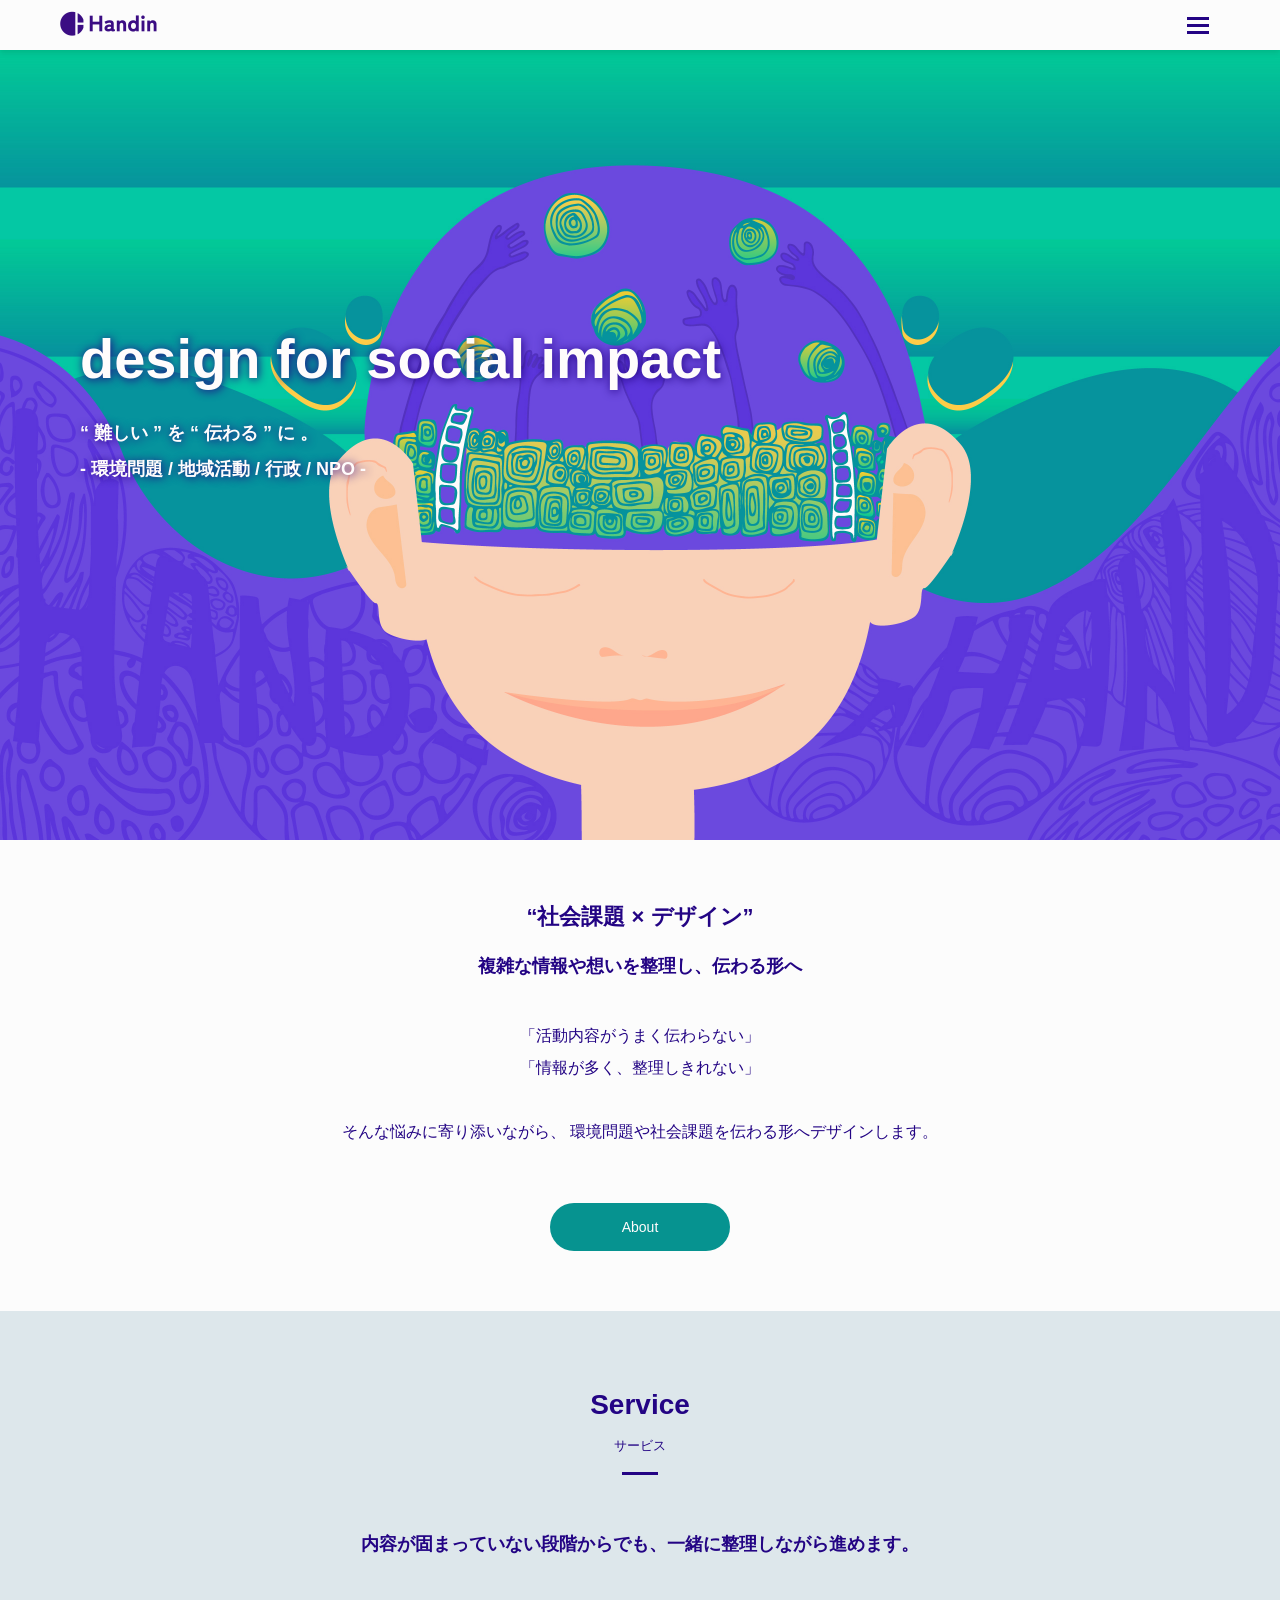
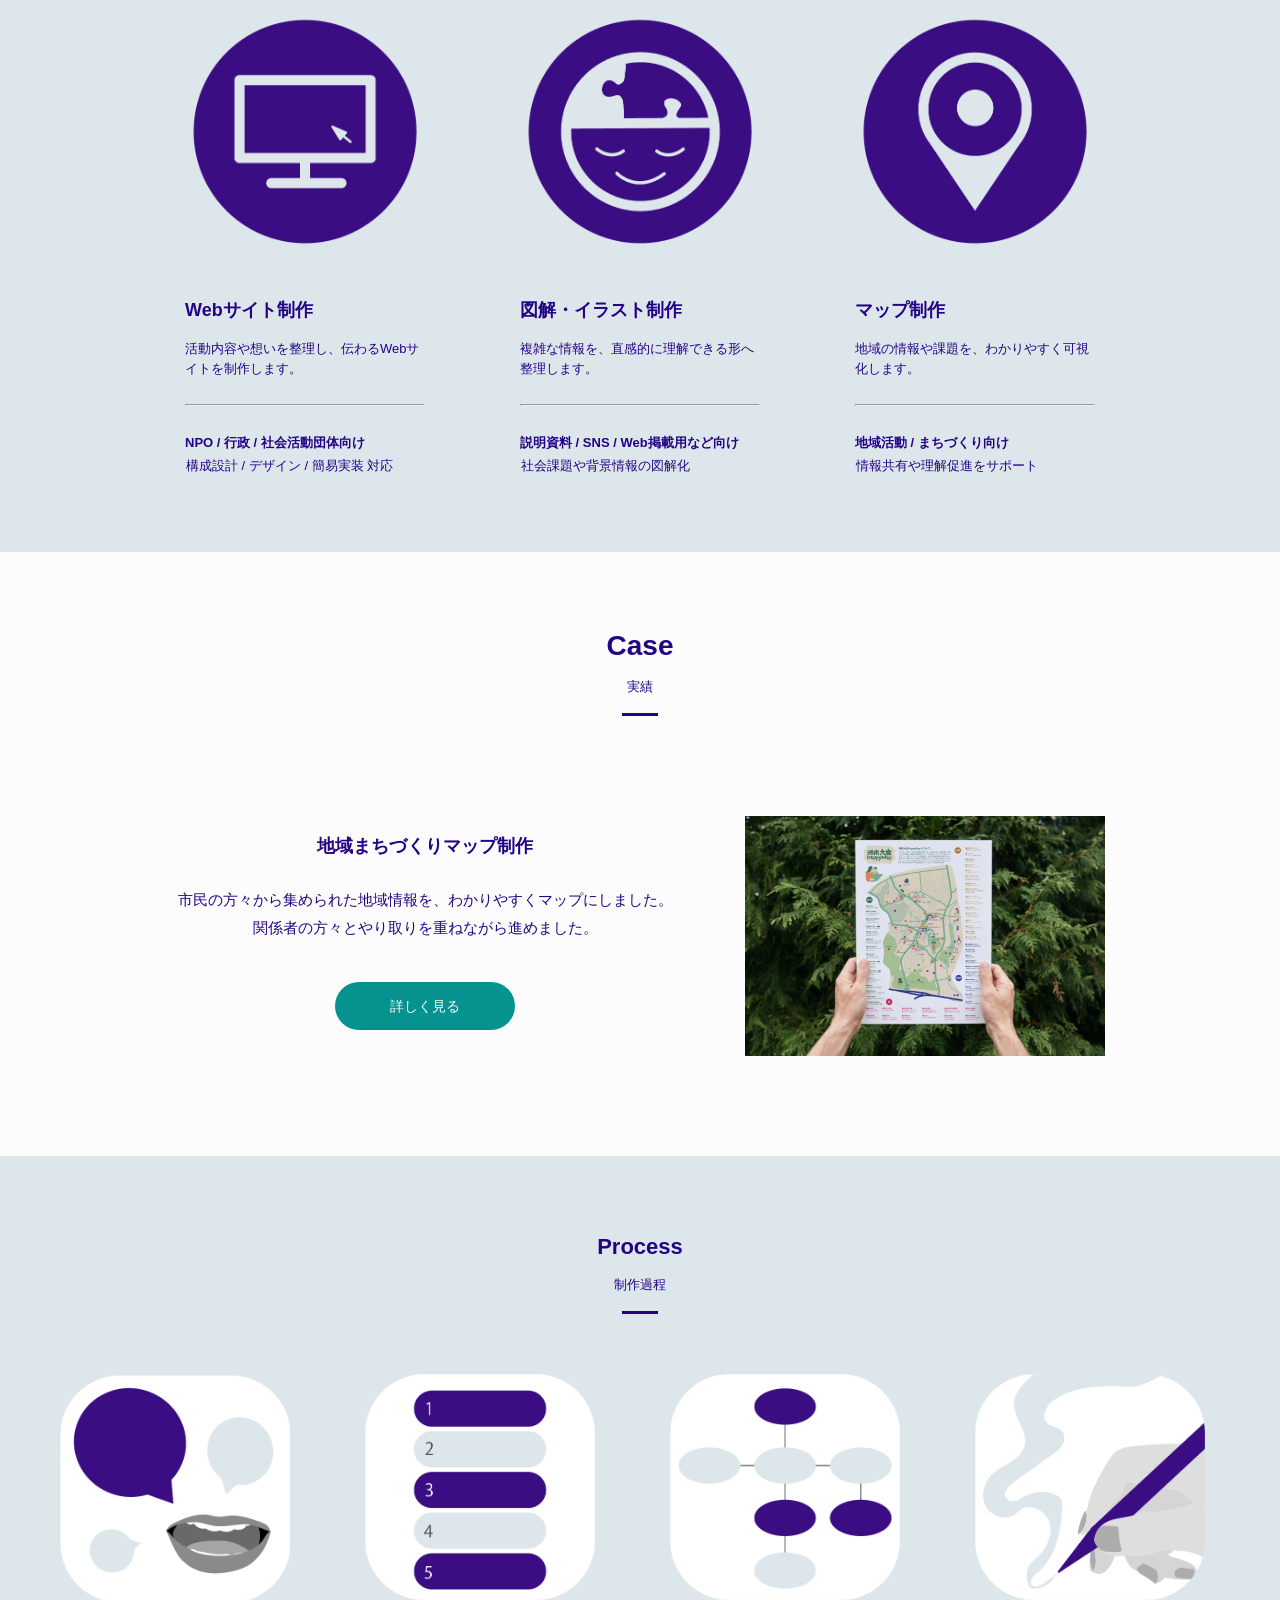
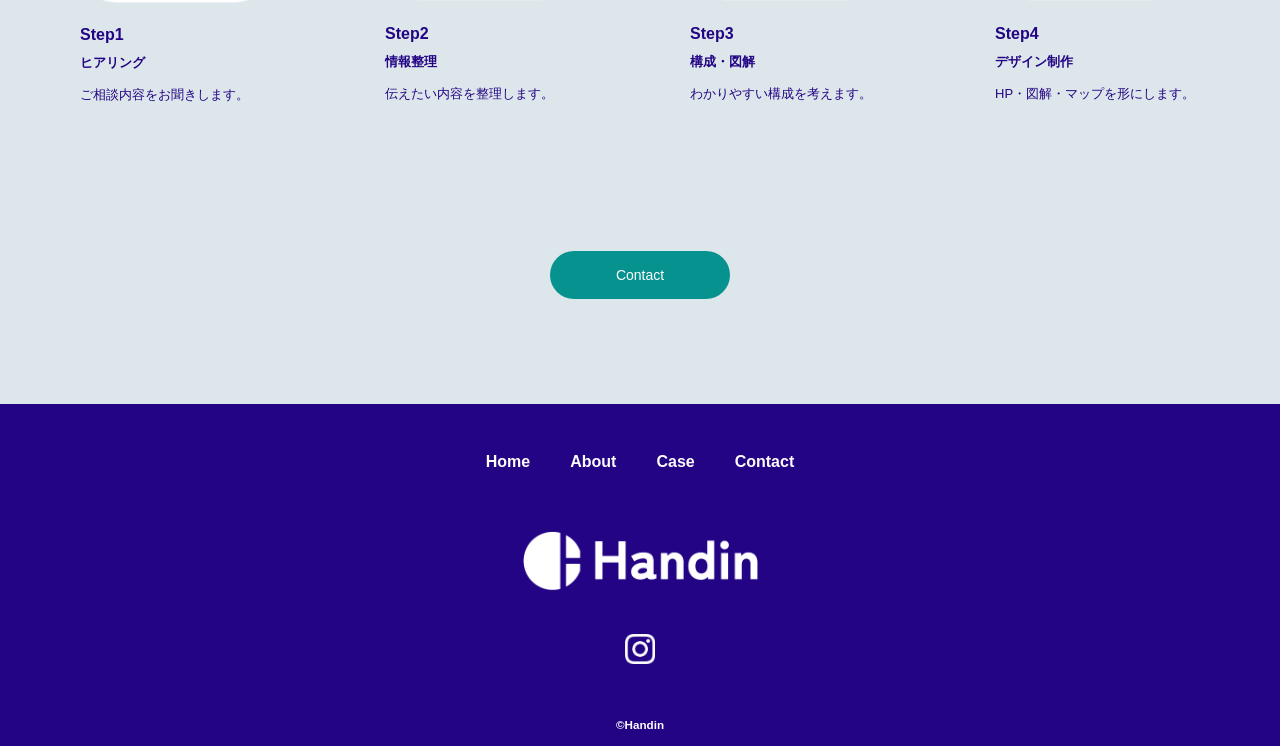
==== index.html @ a16a3275 "first commit" ====
<!DOCTYPE html>
<html>

<head>
    <meta charset="UTF-8">
    <title> Home|Handin official website</title>
    <meta name="description" content="あなたの想いを、伝わるカタチに。Handinは、まちづくりと気候変動対策に挑む人たちのための、デザインの面からあなたの活動に伴走します。">
    <meta name="viewport" content="width=device-width">
    <script src="./js/toggle-menu.js"></script>
    <link href="./css/common.css" rel="stylesheet">
    <link href="./css/index.css" rel="stylesheet">
    <link rel="preconnect" href="https://fonts.googleapis.com">
    <link rel="preconnect" href="https://fonts.gstatic.com" crossorigin>
    <link href="https://fonts.googleapis.com/css2?family=Montserrat:wght@700&display=swap" rel="stylesheet">
</head>

<body>
    <!--  headerここから -->
    <header class="header">
        <div class="header-inner">
            <a class="header-logo" href="./index.html">
                <img src="./images/common/logo-header.png" alt="Handin">
            </a>
            <button class="toggle-menu-button"></button>
            <div class="header-site-menu">
                <nav class="site-menu">
                    <ul>
                        <li><a href="./index.html">Home</a></li>
                        <li><a href="./about.html">About</a></li>
                        <li><a href="./case.html">Case</a></li>
                        <li><a href="./contact.html">Contact</a></li>
                    </ul>
                </nav>
            </div>
        </div>
    </header>
    <!-- headerここまで  -->

    <!-- mainここから -->
    <main class="main">
        <div class="first-view">
            <div class="first-view-text">
                <h1>design for social impact</h1>
                <p>“ 難しい ” を “ 伝わる ” に 。<br>
                    - 環境問題 / 地域活動 / 行政 / NPO -</p>
            </div>
        </div>

        <div class="concept">
            <h1>“社会課題 × デザイン”</h1>
            <h2>複雑な情報や想いを整理し、伝わる形へ</h2>
            <p>「活動内容がうまく伝わらない」<br>
                「情報が多く、整理しきれない」<br><br>
                そんな悩みに寄り添いながら、
                環境問題や社会課題を伝わる形へデザインします。
            </p>
            <div class="link-button-area">
                <a class="link-button" href="./about.html">About</a>
            </div>
        </div>

        <div class="service">
            <h1>Service</h1>
                                                <p class="yomi">サービス</p>
            <h2> 内容が固まっていない段階からでも、一緒に整理しながら進めます。</h2>

            <ul class="service-list">
                <li><img src="./images/index/service1.png" alt="Webサイト制作">
                    <dl>
                        <dt>Webサイト制作</dt>
                        <dd>活動内容や想いを整理し、伝わるWebサイトを制作します。
                        </dd>
                    </dl>
                    <hr class="simple-line">
                    <p class="target">NPO / 行政 / 社会活動団体向け</p>
                    <p class="memo">構成設計 / デザイン / 簡易実装 対応</p>
                </li>

                <li><img src="./images/index/service2.png" alt="Webサイト制作">
                    <dl>
                        <dt>図解・イラスト制作</dt>
                        <dd>複雑な情報を、直感的に理解できる形へ整理します。
                        </dd>
                    </dl>
                    <hr class="simple-line">
                    <p class="target">説明資料 / SNS / Web掲載用など向け</p>
                    <p class="memo">社会課題や背景情報の図解化</p>
                </li>

                <li><img src="./images/index/service3.png" alt="Webサイト制作">
                    <dl>
                        <dt>マップ制作</dt>
                        <dd>地域の情報や課題を、わかりやすく可視化します。
                        </dd>
                    </dl>
                    <hr class="simple-line">
                    <p class="target">地域活動 / まちづくり向け</p>
                    <p class="memo">情報共有や理解促進をサポート</p>
                </li>
            </ul>
        </div>

         <div class="case">
            <h1>Case</h1>
              <p class="casep">実績</p>
            <div class="homecase">
                <div class="homecase-text">
                    <h2>地域まちづくりマップ制作</h2>
                    <p class="textbun">市民の方々から集められた地域情報を、わかりやすくマップにしました。
                        関係者の方々とやり取りを重ねながら進めました。</p>
                            
                        <div class="link-button-area-case">
                <a class="link-button-case" href="./case.html">詳しく見る</a>
            </div>

        </div>
<img src="./images/index/Homecase.JPEG" alt="地域活動マップ制作">

            </div>
                        </div>

        <div class="Process">
            <h2>Process</h2>
                                                            <p class="yomi">制作過程</p>

            <ul class="Process-list">
                <li>
                                        <img src="./images/index/process1.png" alt="ヒアリング">
                    <dl>
                        <dt>Step1</dt>
                        <dd>ヒアリング</dd>
                    </dl>
                    <p class="memo">ご相談内容をお聞きします。</p>

                </li>
        
                <li>
                                       <img src="./images/index/process2.png" alt="情報整理"> 
                    <dl>
                        <dt>Step2</dt>
                        <dd>情報整理</dd>
                    </dl>
                    <p class="memo">伝えたい内容を整理します。</p>

                </li>
                
                <li>

                                        <img src="./images/index/process3.png" alt="構成・図解">
                    <dl>
                        <dt>Step3</dt>
                        <dd>構成・図解</dd>
                    </dl>
                    <p class="memo">わかりやすい構成を考えます。</p>
                </li>
                        
                <li>
                                        <img src="./images/index/process4.png" alt="デザイン制作">
                    <dl>
                        <dt>Step4</dt>
                        <dd>デザイン制作</dd>
                    </dl>
                    <p class="memo">HP・図解・マップを形にします。</p>

                </li>
                        
                <li>

                                        <img src="./images/index/process5.png" alt="納品">
                    <dl>
                        <dt>Step5</dt>
                        <dd>納品</dd>
                    </dl>
                    <p class="memo">更新/運用もご相談いただけます。</p>
                </li>
            </ul>
            <div class="link-button-area-process">
                <a class="link-button-process" href="./contact.html">Contact</a>
            </div>
        </div>
    </main>
    <!-- mainここまで -->

    <!-- footerここから -->
    <footer class="footer">
        <nav class="site-menu">
            <ul>
                        <li><a href="./index.html">Home</a></li>
                        <li><a href="./about.html">About</a></li>
                        <li><a href="./case.html">Case</a></li>
                        <li><a href="./contact.html">Contact</a></li>
            </ul>
        </nav>
        <a class="footer-logo" href="./index.html">
            <img src="./images/common/logo-footer.png" alt="Handin">
        </a>

<ul class="sns-btn">
  <li><a href="https://www.instagram.com/lnuidentity/" target="_blank"><img src="./images/common/sns-btn-ig.png" alt="Instagram"></a></li>
</ul>

        <p class="copyright"><small>&copy;Handin</small></p>
    </footer>
    <!-- footerここまで -->
</body>

</html>
---- css/common.css ----
@charset "utf-8";

*,
::before,
::after{
  padding: 0;
  margin: 0;
box-sizing: border-box;
}

ul,
ol{
  list-style: none;
}

a{
  color: inherit;
  text-decoration: none;
}

body {
  font-family: sans-serif;
  font-size: 16px;
  color: #230484;
  line-height: 1;
  background-color: #fcfcfc;
}

img{
  max-width: 100%;
}

.header-inner{
  max-width: 1200px;
  height: 110px;
  margin-left: auto;
  margin-right: auto;
  padding-left: 40px;
  padding-right: 40px;
  display: flex;
  justify-content: space-between;
  align-items: center;
}

.toggle-menu-button{
  display: none;
}

.header-logo{
  display: block;
  width: 170px;
}

.site-menu ul {
  display: flex;
}

.site-menu ul li {
margin-left: 20px;
margin-right: 20px;
}

.site-menu ul li {
  font-family: "Zen Kaku Gothic New", sans-serif;
  font-weight: 700;
  font-style: normal;
}

.footer {
  color: #fcfcfc;
  background-color: #230484;
  padding-top: 30px;
  padding-bottom: 15px;
  display: flex;
  flex-direction: column;
  align-items: center;
}

.footer-logo {
  display: block;
  width: 235px;
  margin-top: 20px;
}

.copyright {
  font-size: 14px;
  font-weight: bold;
  margin-top: 30px;
}

.sns-btn {
display: flex;
margin-top: 40px;
}

.sns-btn li {
width: 30px;
margin-left: 10px;
margin-right: 10px;
}

@media (max-width:800px){
  .site-menu ul{
    display: block;
    text-align: center;
  }
}
.site-menu li {
  margin-top: 20px;
}

.header{
  position:fixed;
  top:0;
  left: 0;
  right: 0;
  background-color: #fcfcfc;
  height: 50px;
  z-index: 10;
  box-shadow: 0 3px 6px rgba(0,0,0,0.1);
}

.header-inner{
  padding-left: 20px;
  padding-right: 20px;
  height: 100%;
  position: relative;
}

.header-logo{
  width: 100px;
}

.header-site-menu{
  position: absolute;
  top: 100%;
  left: 0;
  right: 0;
  color: #fcfcfc;
  background-color: #4211ae;
  padding-top: 30px;
  padding-bottom: 50px;
  display: none;
}

.header-site-menu.is-show{
  display: block;
}

.toggle-menu-button{
  display: block;
  width: 44px;
  height: 34px;
  background-image: url(../images/common/icon-menu.png);
  background-size: 50%;
  background-position: center ;
  background-repeat: no-repeat;
  background-color: transparent;
  border:none ;
  border-radius: 0;
  outline: none;}


  main{
    padding-top: 50px;
  }

  
.footer-logo{
  margin-top: 60px;
}

.footer-tel{
  font-size: 20px;
}
.copyright{
 margin-top: 50px;
}
---- css/index.css ----
@charset "utf-8";

.first-view{
  height: calc(100vh - 110px);
  background-image: url(../images/index/bg-main.jpg);
  background-repeat: no-repeat;
  background-position: center center;
  background-size: cover;
  display: flex;
  align-items: center;
}

.first-view-text{
  width: 100%;
  max-width: 1200px;
  margin-left: auto;
  margin-right: auto;
  padding-left: 40px;
  padding-bottom: 80px;
  color: #fffcfc;
  font-weight: bold;
  text-shadow: 1px 1px 10px #230484;
}

.first-view-text h1{
 font-family: "Zen Kaku Gothic New", sans-serif;
  font-size: 56px;
  line-height: 72px;
}

.first-view-text p{
  font-size: 18px;
  margin-top: 20px;
  line-height: 2;
}

.concept{
text-align: center;
margin-top: 60px;
margin-bottom: 60px;
line-height: 1.5;
}

.concept h1{
 font-size: 22px;
  font-weight:bold;
  text-align: center;
  margin-bottom: 20px;
}

.concept h2{
 font-size: 18px;
  font-weight:bold;
  text-align: center;
  margin-bottom: 40px;
}

.concept p{
    margin-top: 18px;
     line-height: 2; 
      margin-bottom: 55px;
}

.link-button-area{
  text-align: center;
  margin-top: 10px;
  margin-bottom: 10px;
}

.link-button{
  background-color: #069390;
  display: inline-block;
  min-width: 180px;
  line-height: 48px;
  border-radius: 24px;
  font-family: "Zen Kaku Gothic New", sans-serif;
 font-size: 14px;
 color: #fffcfc;
}

.link-button:hover{
  background-color: #058381 ;
}

.service{
  background-color: #dde7eb;
  padding-top: 80px;
  padding-bottom: 80px;
}
.service h1{
 font-size: 28px;
  font-weight:bold;
  text-align: center;
}

.service .yomi{
  font-size: 13px;
  margin-top: 20px;
  margin-bottom: 20px;
    text-align: center;
}

.service .yomi::after{
  content: '';
  display: block;
  width: 36px;
  height: 3px;
  background-color: #230484;
  margin-top: 20px;
  margin-left: auto;
  margin-right: auto;
    margin-bottom: 60px;
}

.service h2{
 font-size: 18px;
  font-weight:bold;
  text-align: center;
  margin-bottom: 60px;
}

.last-memo{
 font-size: 18px;
  font-weight:bold;
  text-align: center;
  margin-top: 80px;
  margin-bottom: 40px;
}

.service-list{
width: 930px;
max-width: 90%;
margin-top: 60px;
margin-left: auto;
margin-right: auto;
display: grid;
grid-template-columns: repeat(auto-fit,240px);
column-gap: 95px;
row-gap: 70px;
justify-content:center;
}

.service-list dl{
  margin-top: 45px;
}

.service-list dt{
   font-weight: bold;
   font-size: 18px;
}

.service-list dd{
  font-size: 13px;
  line-height: 20px;
  margin-top: 20px;
  margin-bottom: 25px;
}

.simple-line hr{
  border: none;
  border-top: 4px solid #4211ae;
  margin: 40px 0;
}

.service-list .target{
  margin-top: 30px;
    font-size: 13px;
     font-weight: bold;
}

.service-list .memo{
  margin-top: 10px;
    font-size: 13px;
        padding-left: 1px;
}

.case{
  padding-top: 80px;
    text-align: center;

}


.case h1{
 font-size: 28px;
  font-weight:bold;
}

.case .casep{
  font-size: 13px;
  margin-top: 20px;
    text-align: center;
}

.case .casep::after{
  content: '';
  display: block;
  width: 36px;
  height: 3px;
  background-color: #230484;
  margin-top: 20px;
  margin-left: auto;
  margin-right: auto;
    margin-bottom: 100px;
}

.homecase{
  display: flex;
  justify-content: space-between;
  width: 930px;
  max-width: 90%;
  margin-top: 75px;
  margin-left: auto;
  margin-right: auto;
  align-items: flex-start;
    padding-bottom: 100px;

}

.reverse{
  flex-direction: row-reverse;
}

.reverse .homecase-text{
margin-left: 40px;
margin-right: 0;
}


.homecase img{
  width: 360px;
}

.homecase-text{
  max-width: 500px;
  margin-right: 40px;
  margin-top:15px;
}


.homecase-text h2{
  font-size: 18px;
  font-weight: bold;
  line-height: 30px;
}



.homecase-text .textbun{
  font-size: 15px;
  line-height: 28px;
  margin-top: 25px;
  margin-bottom: 40px;
}

.link-button-area-case{
  text-align: center;
  margin-top: 5px;
  margin-bottom: 5px;
}

.link-button-case{
  background-color: #069390;
  display: inline-block;
  min-width: 180px;
  line-height: 48px;
  border-radius: 24px;
  font-family: "Zen Kaku Gothic New", sans-serif;
 font-size: 14px;
 color: #fffcfc;
}

.link-button-case:hover{
  background-color: #058381 ;
}


.Process{
    background-color: #dde7eb;
padding-top: 45px;
padding-bottom: 55px;
  padding-top: 80px;
}

.Process h2{
  font-size: 22px;
  font-weight:bold;
  text-align: center;
  margin-bottom: 20px;
}

.Process .yomi{
    font-size: 13px;
  margin-top: 20px;
    text-align: center;
}

.Process .yomi::after{
  content: '';
  display: block;
  width: 36px;
  height: 3px;
  background-color: #230484;
  margin-top: 20px;
  margin-left: auto;
  margin-right: auto;
  margin-bottom: 20px;
}

.Process-list{
  display: flex;
  padding-top: 40px;
  padding-bottom: 10px;
  padding-left: 60px;
  padding-right: 60px;
  overflow: scroll;
}

.Process-list li{
  flex-shrink: 0;
  width: 230px;
  margin-left: 75px;;
}

.Process-list li:first-child{
  margin-left: 0;
}

.Process-list dl{
  margin-top: 20px;
     font-weight: bold;
}

.Process-list dt{
   font-weight: bold;
   padding-left: 20px;
}

.Process-list dd{
  font-size: 13px;
  line-height: 20px;
  margin-top: 10px;
  padding-left: 20px;
}


.Process-list .memo{
  margin-top: 15px;
  padding-left: 20px;
      font-size: 13px;
margin-bottom: 40px;
}

.link-button-area-process{
  text-align: center;
    margin-top: 100px;
  margin-bottom: 50px;
}

.link-button-process{
  background-color: #069390;
  display: inline-block;
  min-width: 180px;
  line-height: 48px;
  border-radius: 24px;
  font-family: "Zen Kaku Gothic New", sans-serif;
 font-size: 14px;
 color: #fffcfc;
}

.link-button-process:hover{
  background-color: #058381 ;
}


@media(max-width:800px){
  .first-view{
    height: calc(100vh-50px);
    background-image: url(../images/index/bg-main-sp.jpg);
    align-items: flex-start;
  }

  .first-view-text{
    padding-top: 60px;
    padding-left: 20px;
  }

.first-view-text h1 {
  font-size: 36px;
  line-height: 48px;
} 

.first-view-text p {
  font-size: 14px;
  margin-top:  15px;
}

.concept{
  padding-left: 20px;
  padding-right: 20px;
}

.concept h1{
text-align: center;
font-family: "Zen Kaku Gothic New", sans-serif;
}

.concept h2{
text-align: center;
font-family: "Zen Kaku Gothic New", sans-serif;
}

.concept p{
  text-align: center;
}

.service{
  padding-left: 50px;
  padding-right: 50px;
}

.service h2{
    line-height: 30px;
     font-size: 17px;
}

.case{
        display: block;
    padding-left: 15px;
  padding-right: 15px;
}

.case h1{
   font-size: 25px;
  font-weight:bold;
  margin-bottom:30px;
}

.homecase{
      display: block;
  width: 500px;
  margin-top: 5px;
}

.homecase-text h2{
        display: block;
  text-align: center;  
    margin-bottom: 5px;
margin-top: 5px;
  }

  .reverse .homecase-text{
margin-left: 40px;
margin-right: 0;
margin-top: 5px;
}

.homecase-text{
margin-right: 0;
      display: block;


}

.homecase img{
  width: 100%;
  height: auto;
  margin-top: 25px;
}

.homecase p{
  text-align: center;
}

.Process{
      padding-left: 20px;
  padding-right: 20px;

}

.Process h2{
   font-size: 25px;
  font-weight:bold;
  margin-bottom: 10px;
}

.Process-list{
  padding-left: 20px;
  padding-right: 20px;
}

.Process-list li{
  width: 220px;
  margin-left: 30px;
}

}
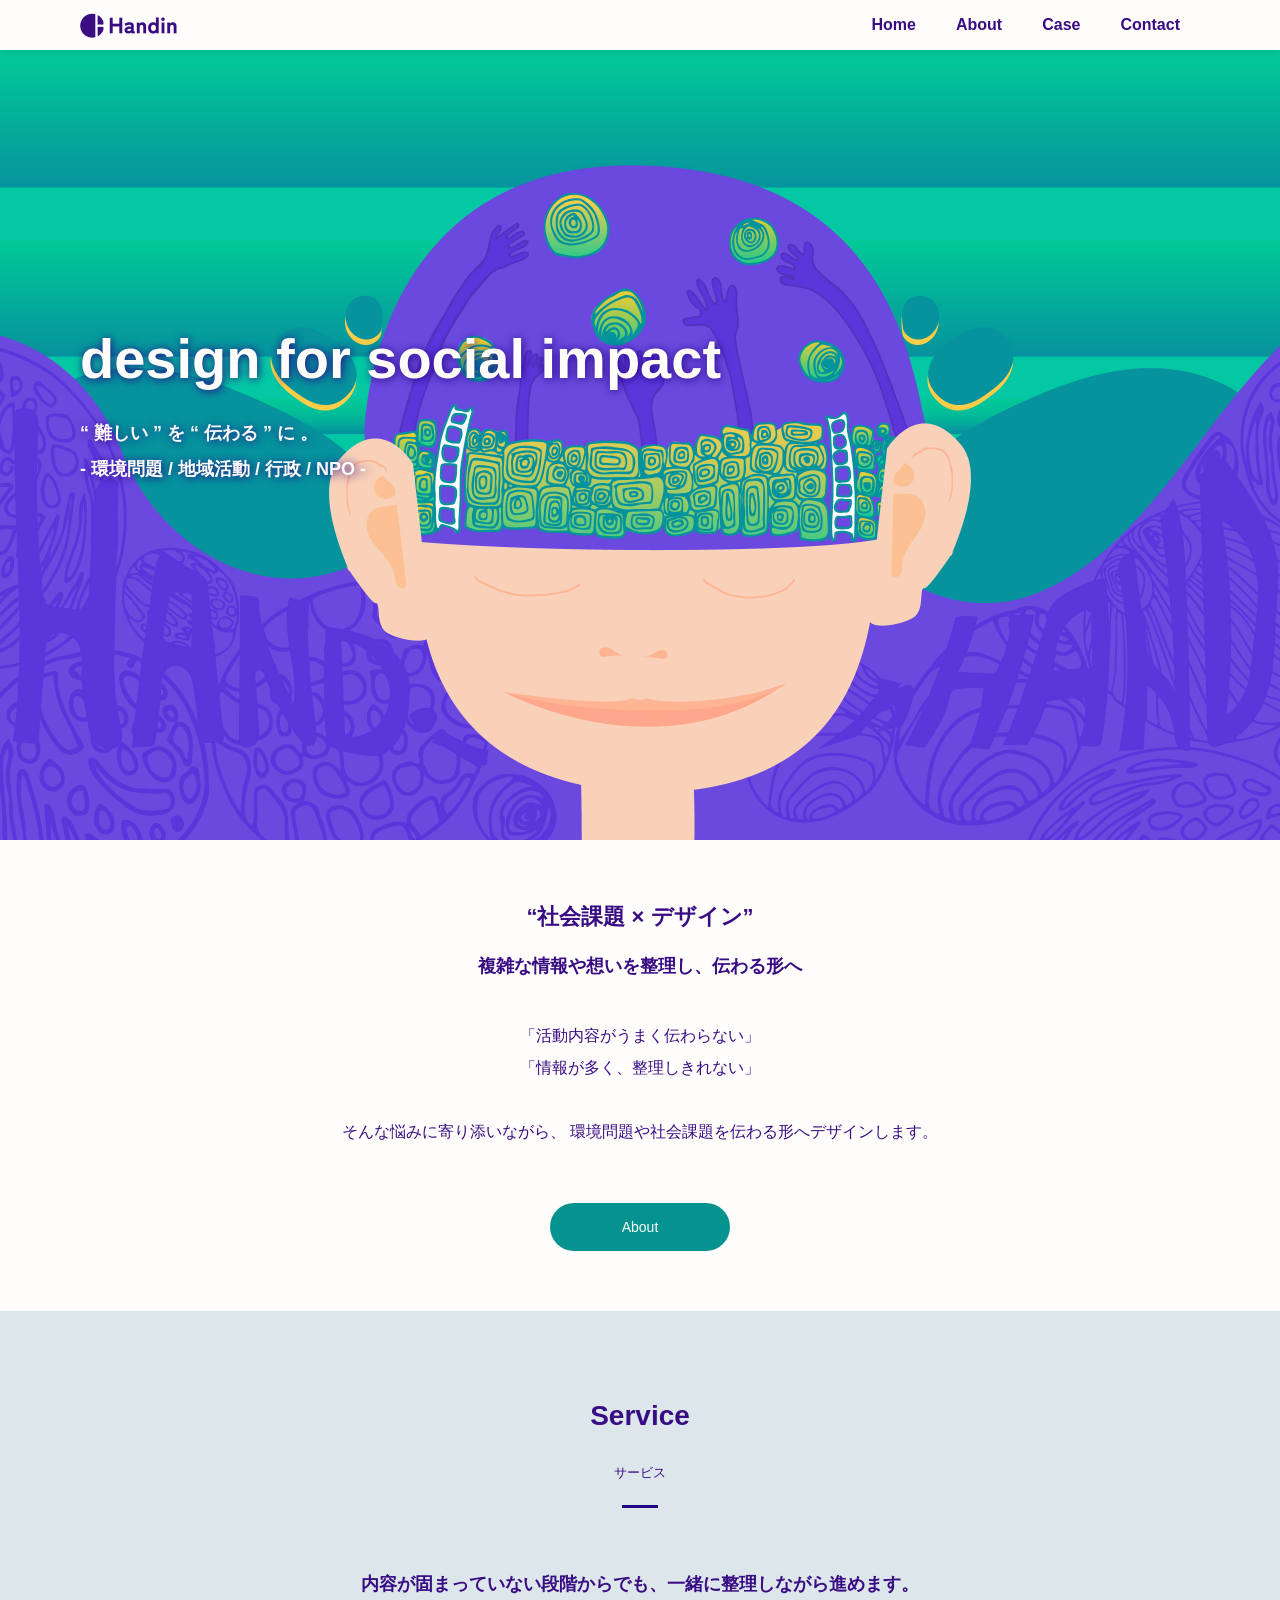
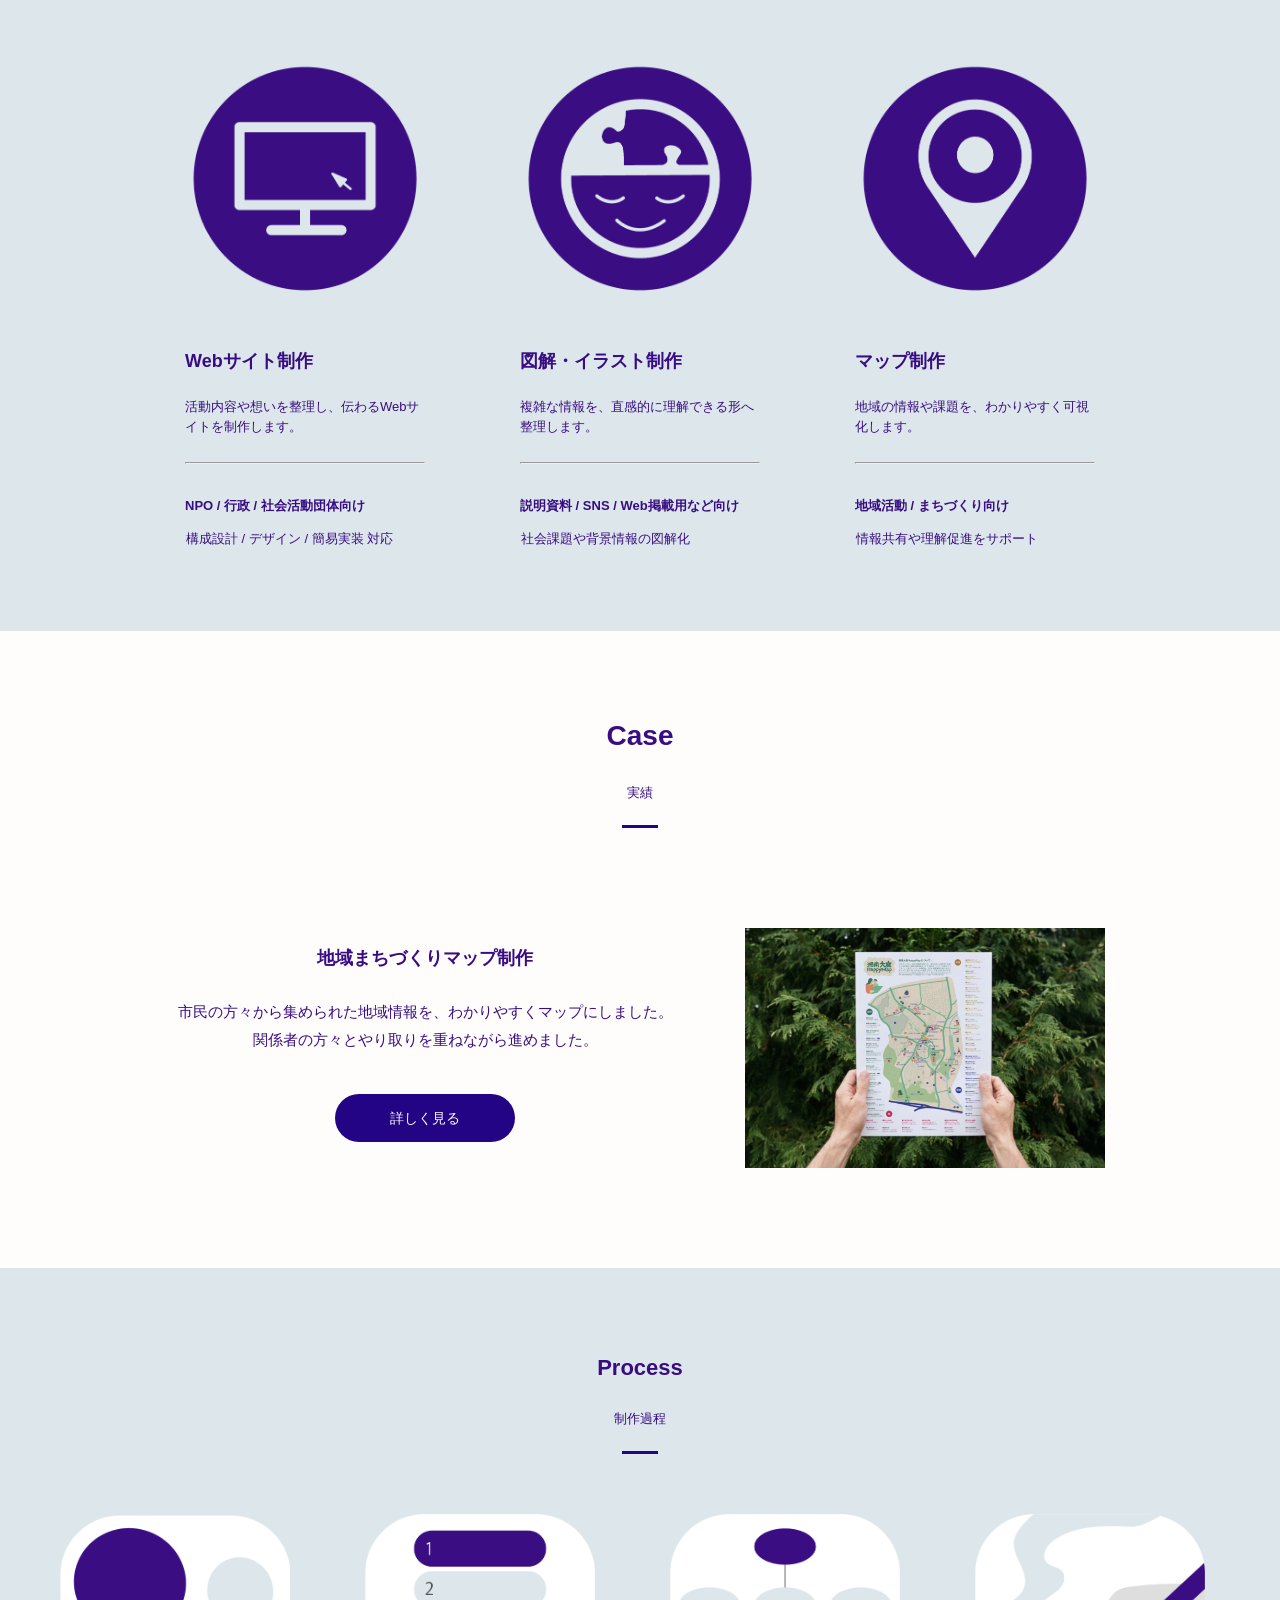
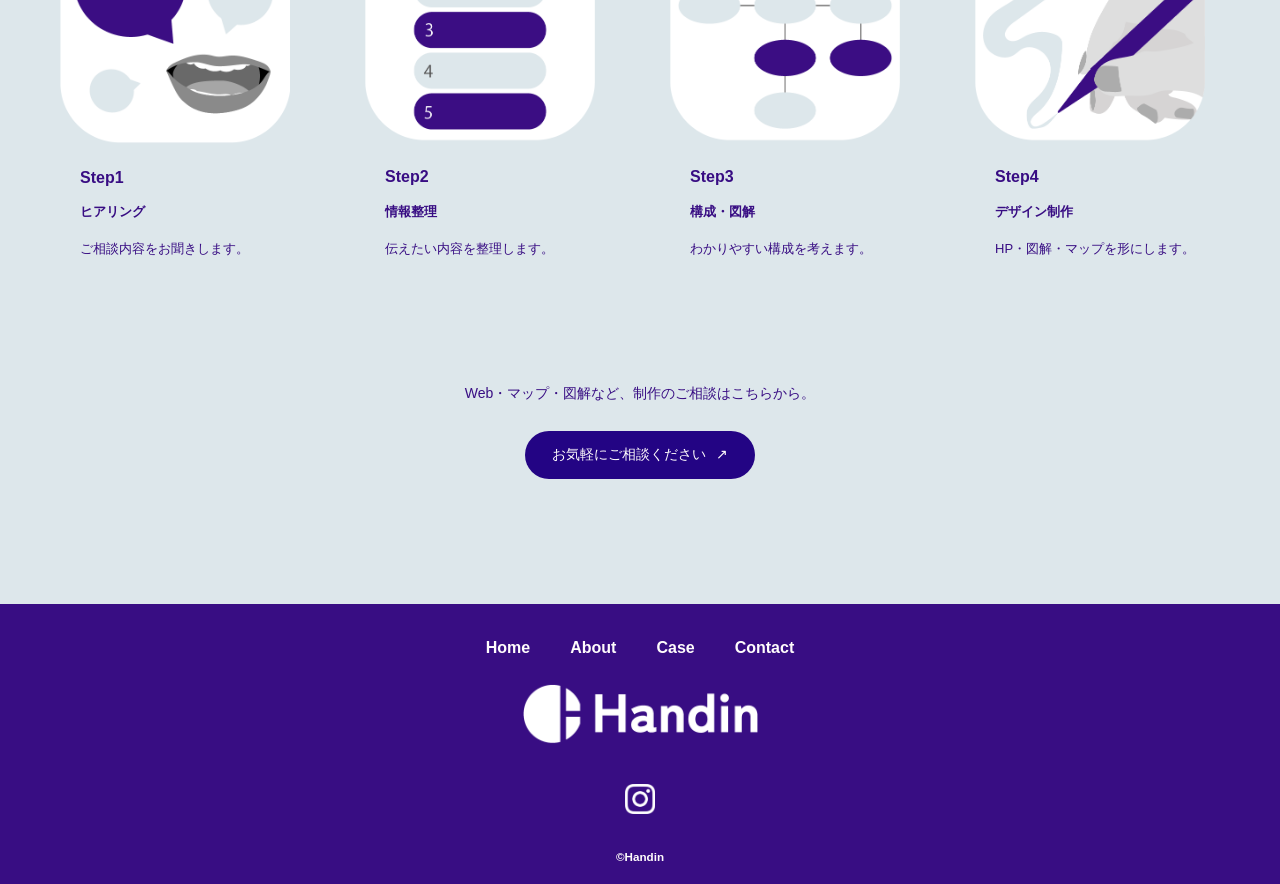
==== commit ab59dacb: "20261116修正" ====
--- a/index.html
+++ b/index.html
@@ -39,14 +39,14 @@
     <!-- mainここから -->
     <main class="main">
         <div class="first-view">
-            <div class="first-view-text">
+            <div class="first-view-text fade-in">
                 <h1>design for social impact</h1>
                 <p>“ 難しい ” を “ 伝わる ” に 。<br>
                     - 環境問題 / 地域活動 / 行政 / NPO -</p>
             </div>
         </div>
 
-        <div class="concept">
+        <div class="concept fade-in">
             <h1>“社会課題 × デザイン”</h1>
             <h2>複雑な情報や想いを整理し、伝わる形へ</h2>
             <p>「活動内容がうまく伝わらない」<br>
@@ -59,12 +59,12 @@
             </div>
         </div>
 
-        <div class="service">
+        <div class="service fade-in">
             <h1>Service</h1>
                                                 <p class="yomi">サービス</p>
             <h2> 内容が固まっていない段階からでも、一緒に整理しながら進めます。</h2>
 
-            <ul class="service-list">
+            <ul class="service-list fade-in">
                 <li><img src="./images/index/service1.png" alt="Webサイト制作">
                     <dl>
                         <dt>Webサイト制作</dt>
@@ -100,7 +100,7 @@
             </ul>
         </div>
 
-         <div class="case">
+         <div class="case fade-in">
             <h1>Case</h1>
               <p class="casep">実績</p>
             <div class="homecase">
@@ -119,7 +119,7 @@
             </div>
                         </div>
 
-        <div class="Process">
+        <div class="Process fade-in">
             <h2>Process</h2>
                                                             <p class="yomi">制作過程</p>
 
@@ -174,9 +174,12 @@
                     <p class="memo">更新/運用もご相談いただけます。</p>
                 </li>
             </ul>
-            <div class="link-button-area-process">
-                <a class="link-button-process" href="./contact.html">Contact</a>
-            </div>
+<div class="case-contact fade-in">
+    <p>Web・マップ・図解など、制作のご相談はこちらから。</p>
+    <a href="./contact.html" class="case-contact-button">
+        お気軽にご相談ください <span>↗</span>
+    </a>
+</div>
         </div>
     </main>
     <!-- mainここまで -->
@@ -196,12 +199,13 @@
         </a>
 
 <ul class="sns-btn">
-  <li><a href="https://www.instagram.com/lnuidentity/" target="_blank"><img src="./images/common/sns-btn-ig.png" alt="Instagram"></a></li>
+  <li><a href="https://www.instagram.com/handin.japan?utm_source=qr" target="_blank"><img src="./images/common/sns-btn-ig.png" alt="Instagram"></a></li>
 </ul>
 
         <p class="copyright"><small>&copy;Handin</small></p>
     </footer>
     <!-- footerここまで -->
+     <script src="./js/fadein.js"></script>
 </body>
 
 </html>
--- a/css/common.css
+++ b/css/common.css
@@ -1,184 +1,392 @@
+
 @charset "utf-8";
 
+/* ==========================
+   Handin カラーパレット
+========================== */
+
+:root {
+       --color-primary: #380D83;
+    --color-base: #FFFCFC;
+    --color-light-gray: #DDE7EB;
+    --color-turquoise: #06939D;
+
+    --font-heading: "Zen Kaku Gothic New", sans-serif;
+    --font-body: "Noto Sans JP", sans-serif;
+
+    --content-width: 1200px;
+}
+
+
+/* ==========================
+   リセット・基本設定
+========================== */
+
 *,
-::before,
-::after{
-  padding: 0;
-  margin: 0;
-box-sizing: border-box;
+*::before,
+*::after {
+    box-sizing: border-box;
+    margin: 0;
+    padding: 0;
+}
+
+html {
+    scroll-behavior: smooth;
+}
+
+body {
+    font-family: var(--font-body), sans-serif;
+    font-size: 16px;
+    font-weight: 500;
+    line-height: 1.8;
+    color: var(--color-primary);
+    background-color: var(--color-base);
 }
 
 ul,
-ol{
-  list-style: none;
-}
-
-a{
-  color: inherit;
-  text-decoration: none;
-}
-
-body {
-  font-family: sans-serif;
-  font-size: 16px;
-  color: #230484;
-  line-height: 1;
-  background-color: #fcfcfc;
-}
-
-img{
-  max-width: 100%;
-}
-
-.header-inner{
-  max-width: 1200px;
-  height: 110px;
-  margin-left: auto;
-  margin-right: auto;
-  padding-left: 40px;
-  padding-right: 40px;
-  display: flex;
-  justify-content: space-between;
-  align-items: center;
-}
-
-.toggle-menu-button{
-  display: none;
-}
-
-.header-logo{
-  display: block;
-  width: 170px;
-}
+ol {
+    list-style: none;
+}
+
+a {
+    color: inherit;
+    text-decoration: none;
+}
+
+img {
+    display: block;
+    max-width: 100%;
+    height: auto;
+}
+
+button {
+    font: inherit;
+}
+
+
+/* ==========================
+   共通レイアウト
+========================== */
+
+main {
+    padding-top: 50px;
+}
+
+.header-inner {
+    max-width: var(--content-width);
+    height: 50px;
+    margin: 0 auto;
+    padding: 0 40px;
+
+    display: flex;
+    justify-content: space-between;
+    align-items: center;
+
+    position: relative;
+}
+
+
+/* ==========================
+   ヘッダー
+========================== */
+
+.header {
+    position: fixed;
+    top: 0;
+    left: 0;
+    right: 0;
+
+    height: 50px;
+    z-index: 100;
+
+    background-color: var(--color-base);
+    box-shadow: 0 3px 6px rgba(0, 0, 0, 0.08);
+}
+
+.header-logo {
+    display: block;
+    width: 100px;
+    flex-shrink: 0;
+}
+
+.header-logo img {
+    width: 100%;
+}
+
+
+.toggle-menu-button {
+    display: none;
+}
+
+/* ==========================
+   ナビゲーション
+========================== */
 
 .site-menu ul {
-  display: flex;
-}
-
-.site-menu ul li {
-margin-left: 20px;
-margin-right: 20px;
-}
-
-.site-menu ul li {
-  font-family: "Zen Kaku Gothic New", sans-serif;
-  font-weight: 700;
-  font-style: normal;
-}
+    display: flex;
+    align-items: center;
+}
+
+.site-menu li {
+    margin: 0 20px;
+    font-family: var(--font-heading);
+    font-weight: 700;
+}
+
+.site-menu a {
+    transition: color 0.3s ease;
+}
+
+.site-menu a:hover {
+    color: var(--color-turquoise);
+}
+
+
+/* ==========================
+   フッター
+========================== */
 
 .footer {
-  color: #fcfcfc;
-  background-color: #230484;
-  padding-top: 30px;
-  padding-bottom: 15px;
-  display: flex;
-  flex-direction: column;
-  align-items: center;
+    display: flex;
+    flex-direction: column;
+    align-items: center;
+
+    padding: 30px 20px 15px;
+
+    color: var(--color-base);
+    background-color: var(--color-primary);
+}
+
+.footer .site-menu ul {
+    display: flex;
+    justify-content: center;
+    flex-wrap: wrap;
+}
+
+.footer .site-menu li {
+    margin: 0 20px;
+}
+
+.footer .site-menu a:hover {
+    color: var(--color-light-gray);
 }
 
 .footer-logo {
-  display: block;
-  width: 235px;
-  margin-top: 20px;
+    display: block;
+    width: 235px;
+    margin-top: 20px;
+}
+
+.footer-logo img {
+    width: 100%;
+}
+
+.sns-btn {
+    display: flex;
+    justify-content: center;
+    margin-top: 40px;
+}
+
+.sns-btn li {
+    width: 30px;
+    margin: 0 10px;
+}
+
+.sns-btn img {
+    width: 100%;
 }
 
 .copyright {
-  font-size: 14px;
-  font-weight: bold;
-  margin-top: 30px;
-}
-
-.sns-btn {
-display: flex;
-margin-top: 40px;
-}
-
-.sns-btn li {
-width: 30px;
-margin-left: 10px;
-margin-right: 10px;
-}
-
-@media (max-width:800px){
-  .site-menu ul{
+    margin-top: 30px;
+    font-size: 14px;
+    font-weight: bold;
+}
+
+
+/* ==========================
+   スマートフォン
+========================== */
+
+@media (max-width: 800px) {
+
+    /* ヘッダー */
+
+    .header-inner {
+        padding: 0 20px;
+    }
+
+
+.toggle-menu-button {
     display: block;
-    text-align: center;
-  }
-}
-.site-menu li {
-  margin-top: 20px;
-}
-
-.header{
-  position:fixed;
-  top:0;
-  left: 0;
-  right: 0;
-  background-color: #fcfcfc;
-  height: 50px;
-  z-index: 10;
-  box-shadow: 0 3px 6px rgba(0,0,0,0.1);
-}
-
-.header-inner{
-  padding-left: 20px;
-  padding-right: 20px;
-  height: 100%;
-  position: relative;
-}
-
-.header-logo{
-  width: 100px;
-}
-
-.header-site-menu{
-  position: absolute;
-  top: 100%;
-  left: 0;
-  right: 0;
-  color: #fcfcfc;
-  background-color: #4211ae;
-  padding-top: 30px;
-  padding-bottom: 50px;
-  display: none;
-}
-
-.header-site-menu.is-show{
-  display: block;
-}
-
-.toggle-menu-button{
-  display: block;
-  width: 44px;
-  height: 34px;
-  background-image: url(../images/common/icon-menu.png);
-  background-size: 50%;
-  background-position: center ;
-  background-repeat: no-repeat;
-  background-color: transparent;
-  border:none ;
-  border-radius: 0;
-  outline: none;}
-
-
-  main{
-    padding-top: 50px;
-  }
-
-  
-.footer-logo{
-  margin-top: 60px;
-}
-
-.footer-tel{
-  font-size: 20px;
-}
-.copyright{
- margin-top: 50px;
-}
-
-
-
-
-
-
+    position: relative;
+
+    width: 44px;
+    height: 44px;
+
+    border: none;
+    background: transparent;
+    cursor: pointer;
+}
+
+/* 3本線の中央の線 */
+.toggle-menu-button::before {
+    content: "";
+    position: absolute;
+
+    width: 28px;
+    height: 3px;
+
+    left: 8px;
+    top: 20px;
+
+    background-color: var(--color-primary);
+    border-radius: 3px;
+
+    box-shadow:
+        0 -9px 0 var(--color-primary),
+        0 9px 0 var(--color-primary);
+
+    transition:
+        transform 0.3s ease,
+        box-shadow 0.3s ease;
+}
+
+/* ×になるもう1本の線 */
+.toggle-menu-button::after {
+    content: "";
+    position: absolute;
+
+    width: 28px;
+    height: 3px;
+
+    left: 8px;
+    top: 20px;
+
+    background-color: var(--color-primary);
+    border-radius: 3px;
+
+    opacity: 0;
+    transform: rotate(-45deg);
+
+    transition:
+        opacity 0.3s ease,
+        transform 0.3s ease;
+}
+
+/* メニューを開いた状態 */
+.toggle-menu-button.is-open::before {
+    transform: rotate(45deg);
+    box-shadow: none;
+}
+
+.toggle-menu-button.is-open::after {
+    opacity: 1;
+    transform: rotate(-45deg);
+}
+
+/* メニュー表示中は背景をスクロールさせない */
+body.menu-open {
+    overflow: hidden;
+}
+
+
+
+/* メニュー */
+
+.header-site-menu {
+    position: fixed;
+    top: 50px;
+    left: 0;
+    right: 0;
+    bottom: 0;
+
+    width: 100%;
+    height: calc(100vh - 50px);
+    height: calc(100dvh - 50px);
+
+    display: flex;
+    justify-content: center;
+    align-items: center;
+
+    padding: 30px 20px;
+
+    color: var(--color-primary);
+    background-color: var(--color-base);
+
+    opacity: 0;
+    visibility: hidden;
+    pointer-events: none;
+
+    transform: translateY(-10px);
+
+    transition:
+        opacity 0.4s ease,
+        transform 0.4s ease,
+        visibility 0.4s ease;
+
+    overflow-y: auto;
+}
+
+.header-site-menu.is-show {
+    opacity: 1;
+    visibility: visible;
+    pointer-events: auto;
+
+    transform: translateY(0);
+}
+
+.header-site-menu .site-menu ul {
+    display: flex;
+    flex-direction: column;
+    align-items: center;
+    gap: 30px;
+}
+
+.header-site-menu .site-menu li {
+    margin: 0;
+    font-size: 22px;
+}
+
+.header-site-menu .site-menu a {
+    display: inline-block;
+    padding: 8px 20px;
+}
+    /* フッター */
+
+    .footer-logo {
+        margin-top: 60px;
+    }
+
+    .footer-tel {
+        font-size: 20px;
+    }
+
+    .copyright {
+        margin-top: 50px;
+    }
+
+    .footer .site-menu ul {
+        flex-direction: column;
+        gap: 15px;
+    }
+
+    .footer .site-menu li {
+        margin: 0;
+    }
+
+}
+
+
+/* =========================
+   Fade In
+========================= */
+.fade-in {
+    opacity: 0;
+    transform: translateY(15px);
+    transition: opacity 0.8s ease, transform 0.8s ease;
+}
+
+.fade-in.is-visible {
+    opacity: 1;
+    transform: translateY(0);
+}
--- a/css/index.css
+++ b/css/index.css
@@ -79,7 +79,7 @@
 }
 
 .link-button:hover{
-  background-color: #058381 ;
+  background-color:  #230484 ;
 }
 
 .service{
@@ -260,7 +260,7 @@
 }
 
 .link-button-case{
-  background-color: #069390;
+  background-color:  #230484;
   display: inline-block;
   min-width: 180px;
   line-height: 48px;
@@ -358,7 +358,7 @@
 }
 
 .link-button-process{
-  background-color: #069390;
+  background-color:  #230484;
   display: inline-block;
   min-width: 180px;
   line-height: 48px;
@@ -497,7 +497,56 @@
 }
 
 
-
-
-
-
+.case-contact {
+    text-align: center;
+    padding: 70px 20px;
+}
+
+.case-contact p {
+    font-size: 14px;
+    line-height: 1.8;
+    margin-bottom: 25px;
+    color: #380D83;
+}
+
+.case-contact-button {
+    display: inline-flex;
+    align-items: center;
+    justify-content: center;
+    gap: 10px;
+    min-width: 230px;
+    height: 48px;
+    padding: 0 20px;
+    background: #230484;
+    color: #FFFCFC;
+    border-radius: 24px;
+    text-decoration: none;
+    font-family: "Zen Kaku Gothic New", sans-serif;
+    font-size: 14px;
+    transition: 0.3s;
+}
+
+.case-contact-button:hover {
+    opacity: 0.8;
+}
+
+.case-contact-button span {
+    transition: transform 0.3s;
+}
+
+.case-contact-button:hover span {
+    transform: translate(3px, -3px);
+}
+
+@media (max-width: 800px) {
+    .case-contact {
+        padding: 55px 20px;
+    }
+
+    .case-contact p {
+        font-size: 13px;
+    }
+}
+
+
+
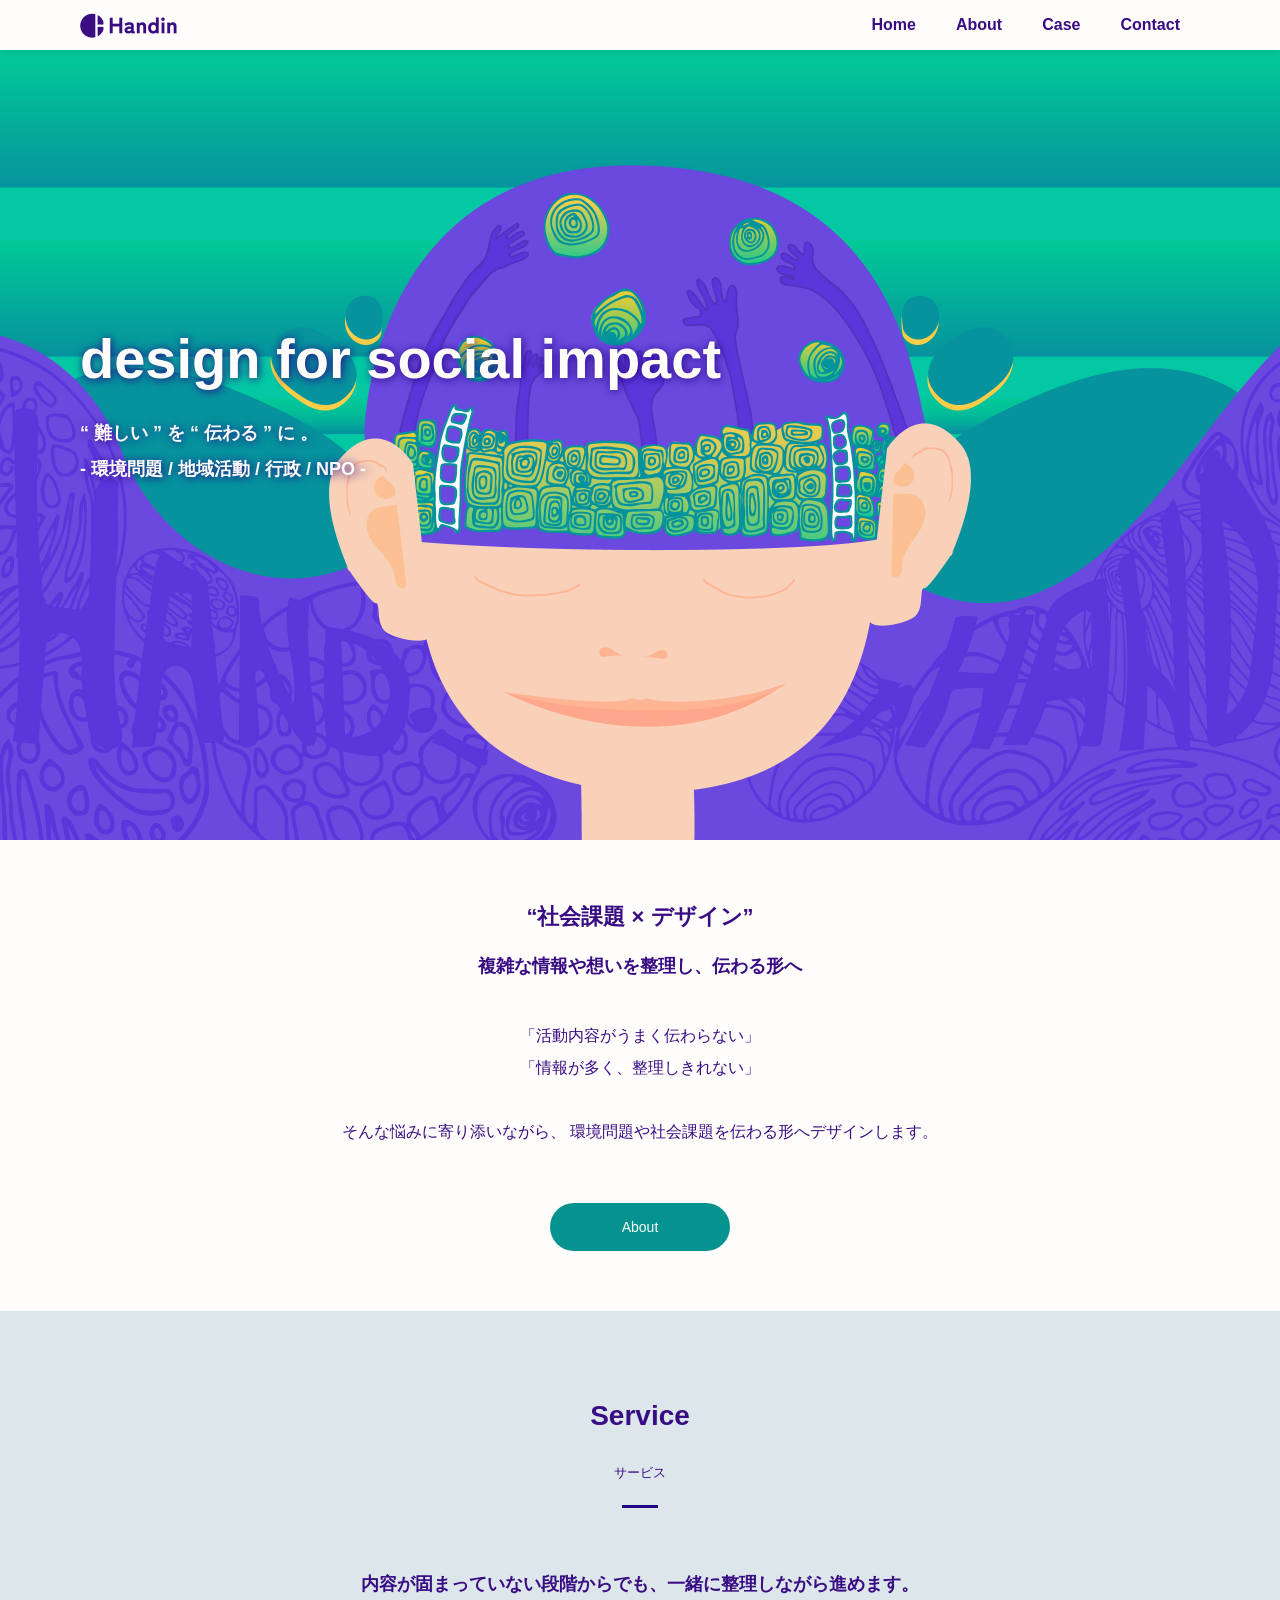
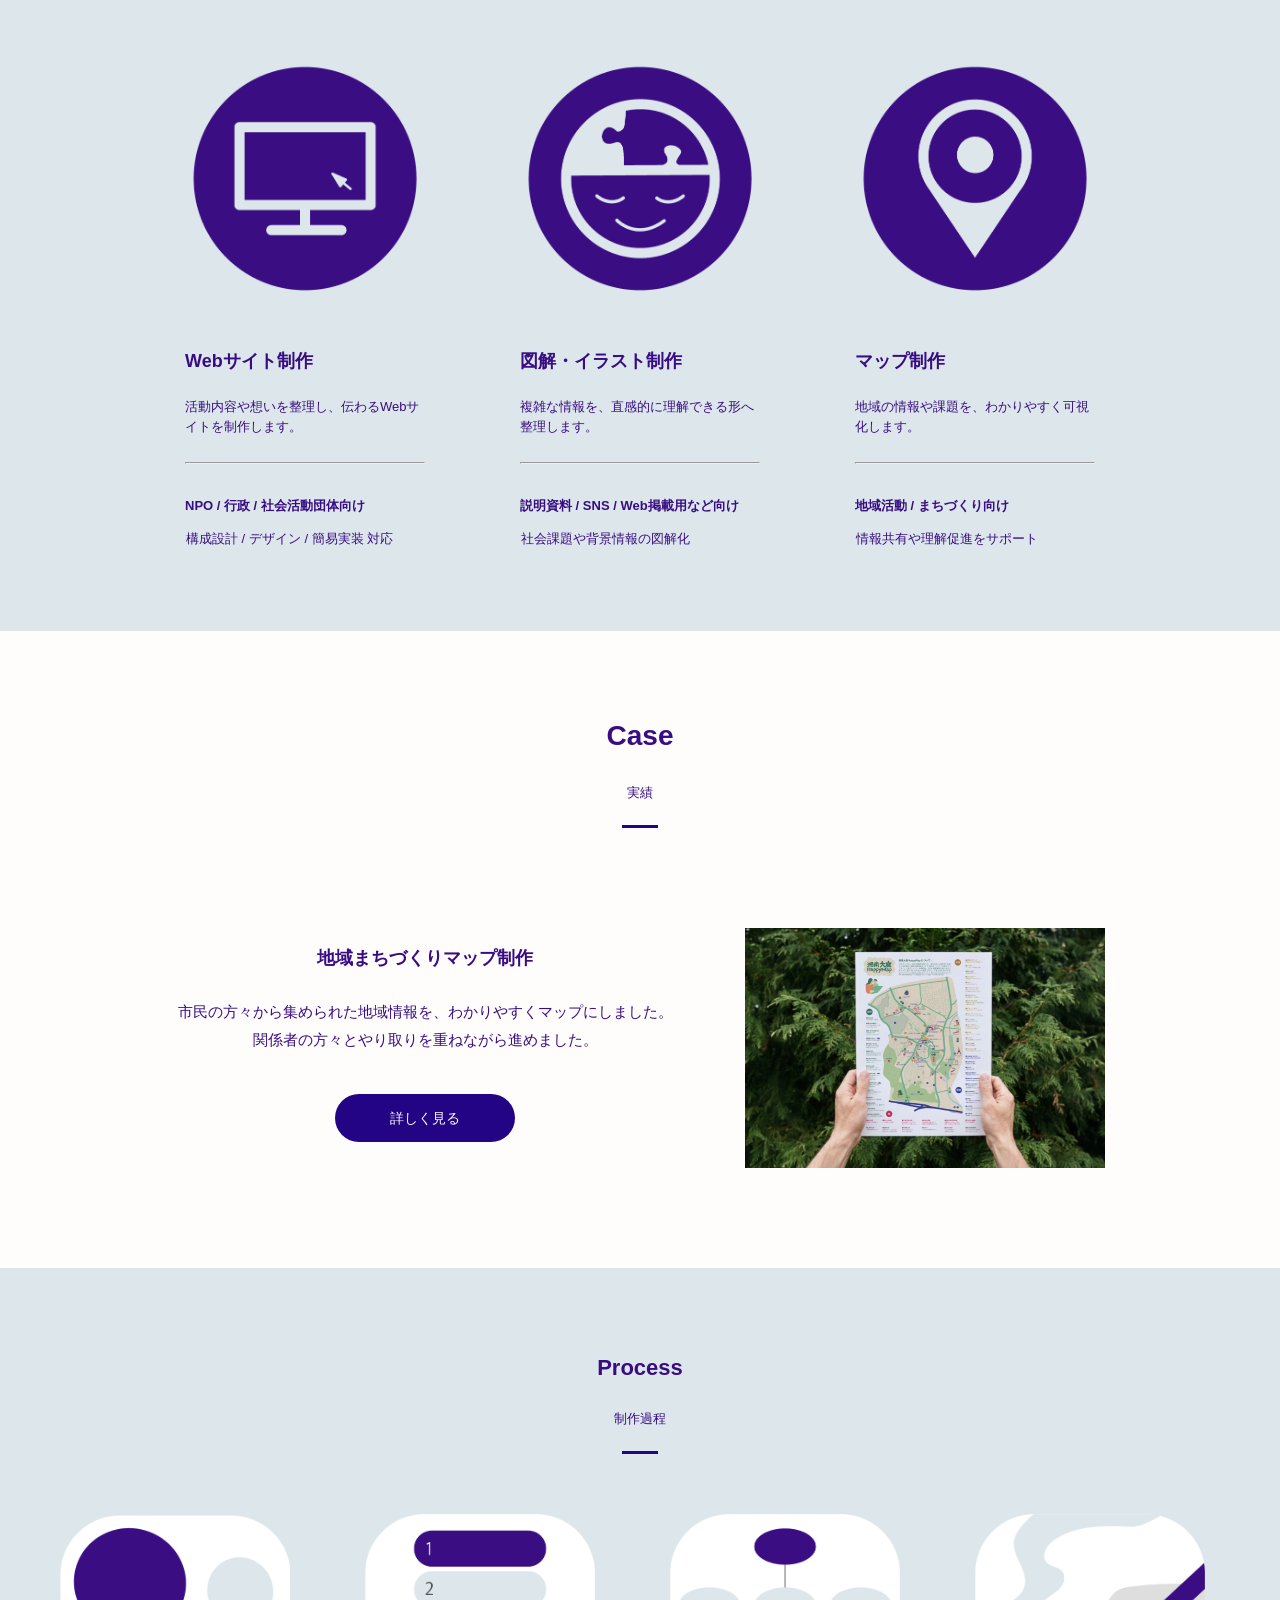
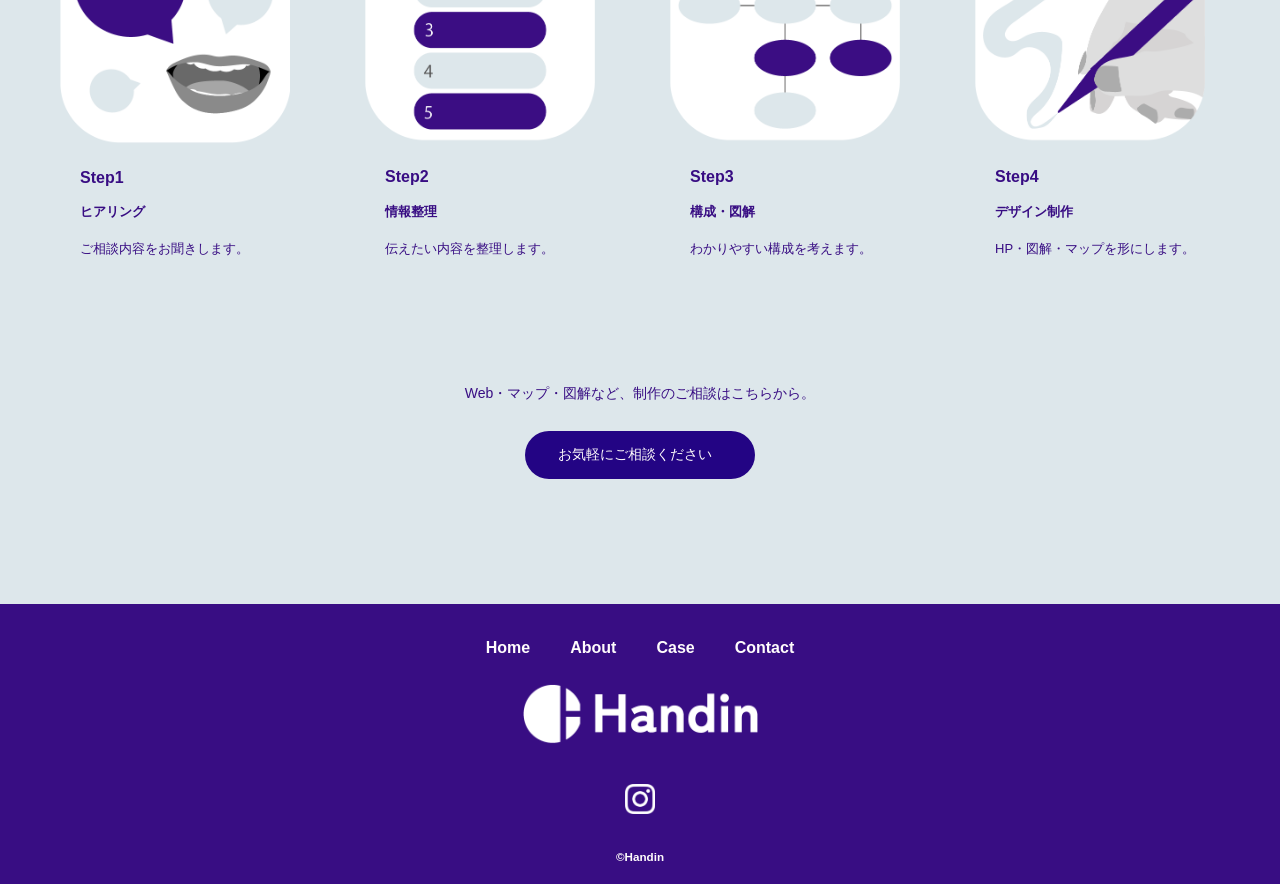
==== commit 095632f4: "11162005" ====
--- a/index.html
+++ b/index.html
@@ -177,7 +177,7 @@
 <div class="case-contact fade-in">
     <p>Web・マップ・図解など、制作のご相談はこちらから。</p>
     <a href="./contact.html" class="case-contact-button">
-        お気軽にご相談ください <span>↗</span>
+        お気軽にご相談ください <span></span>
     </a>
 </div>
         </div>
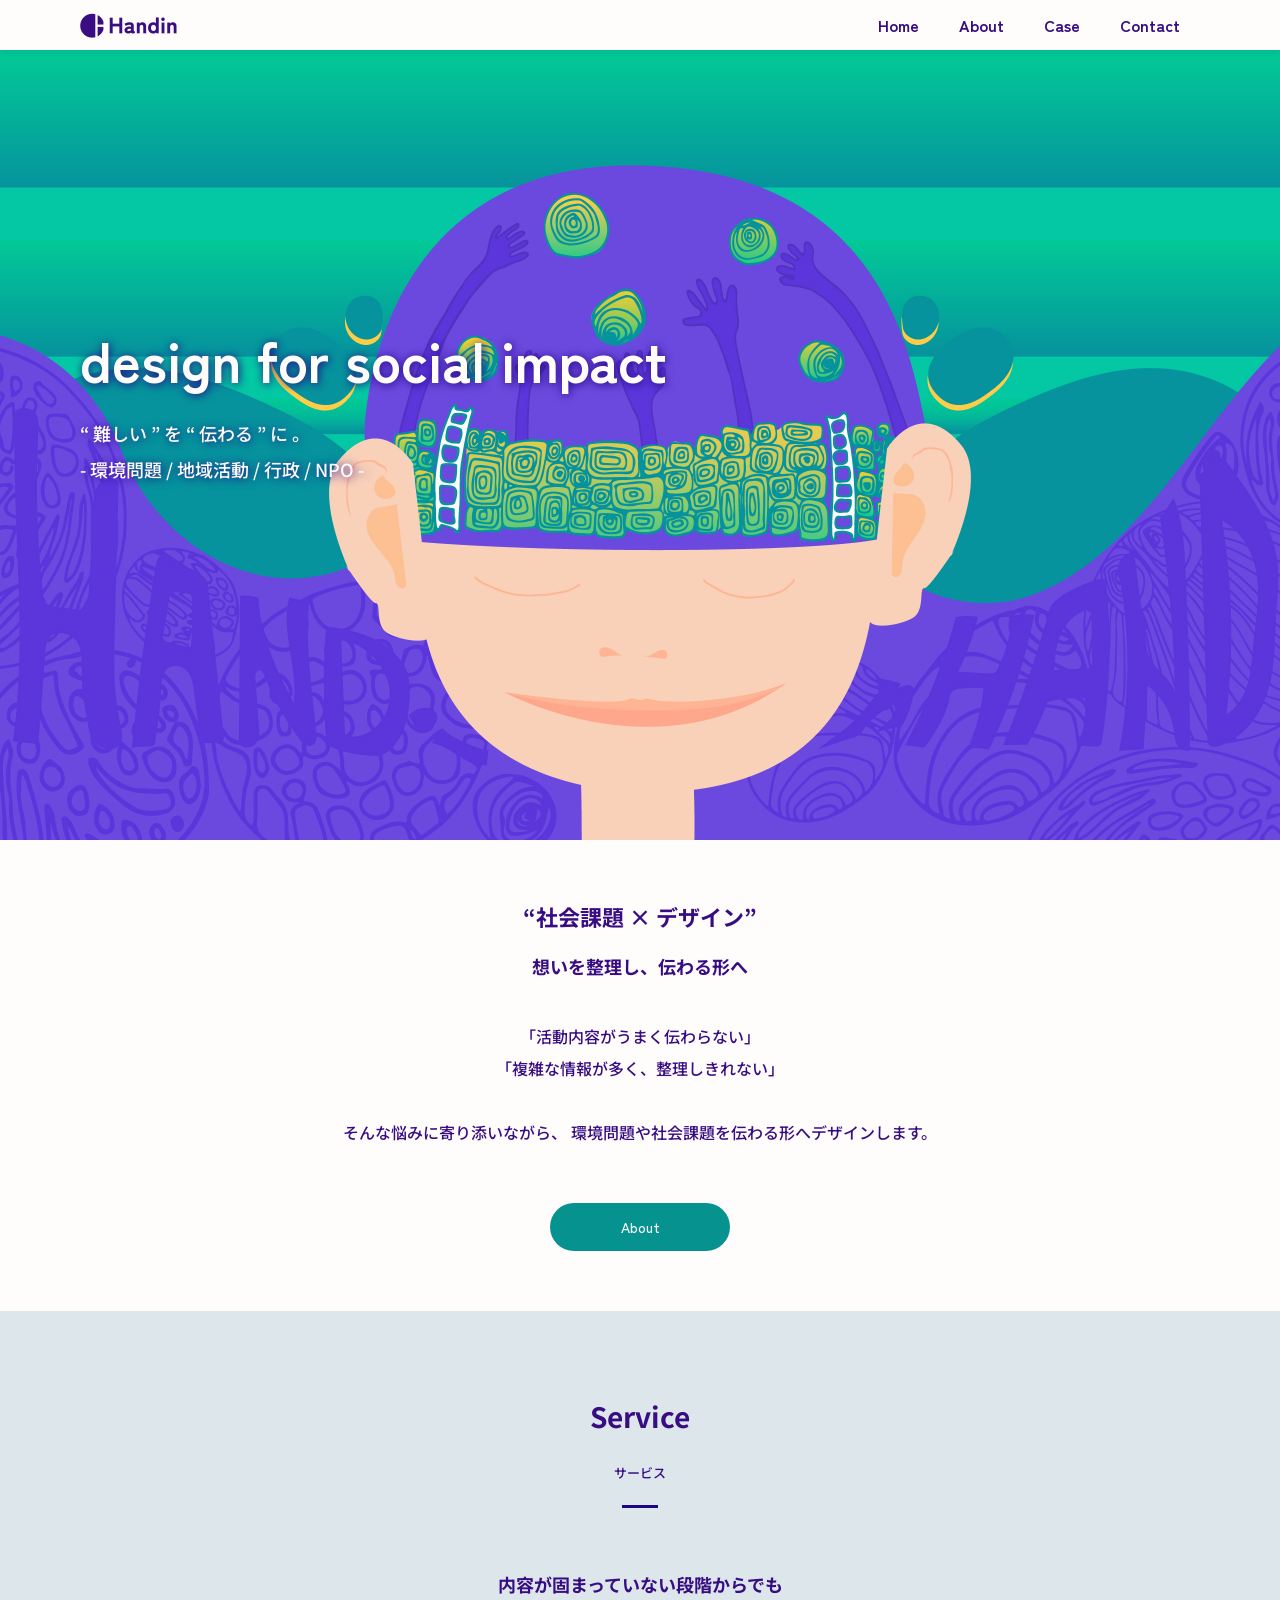
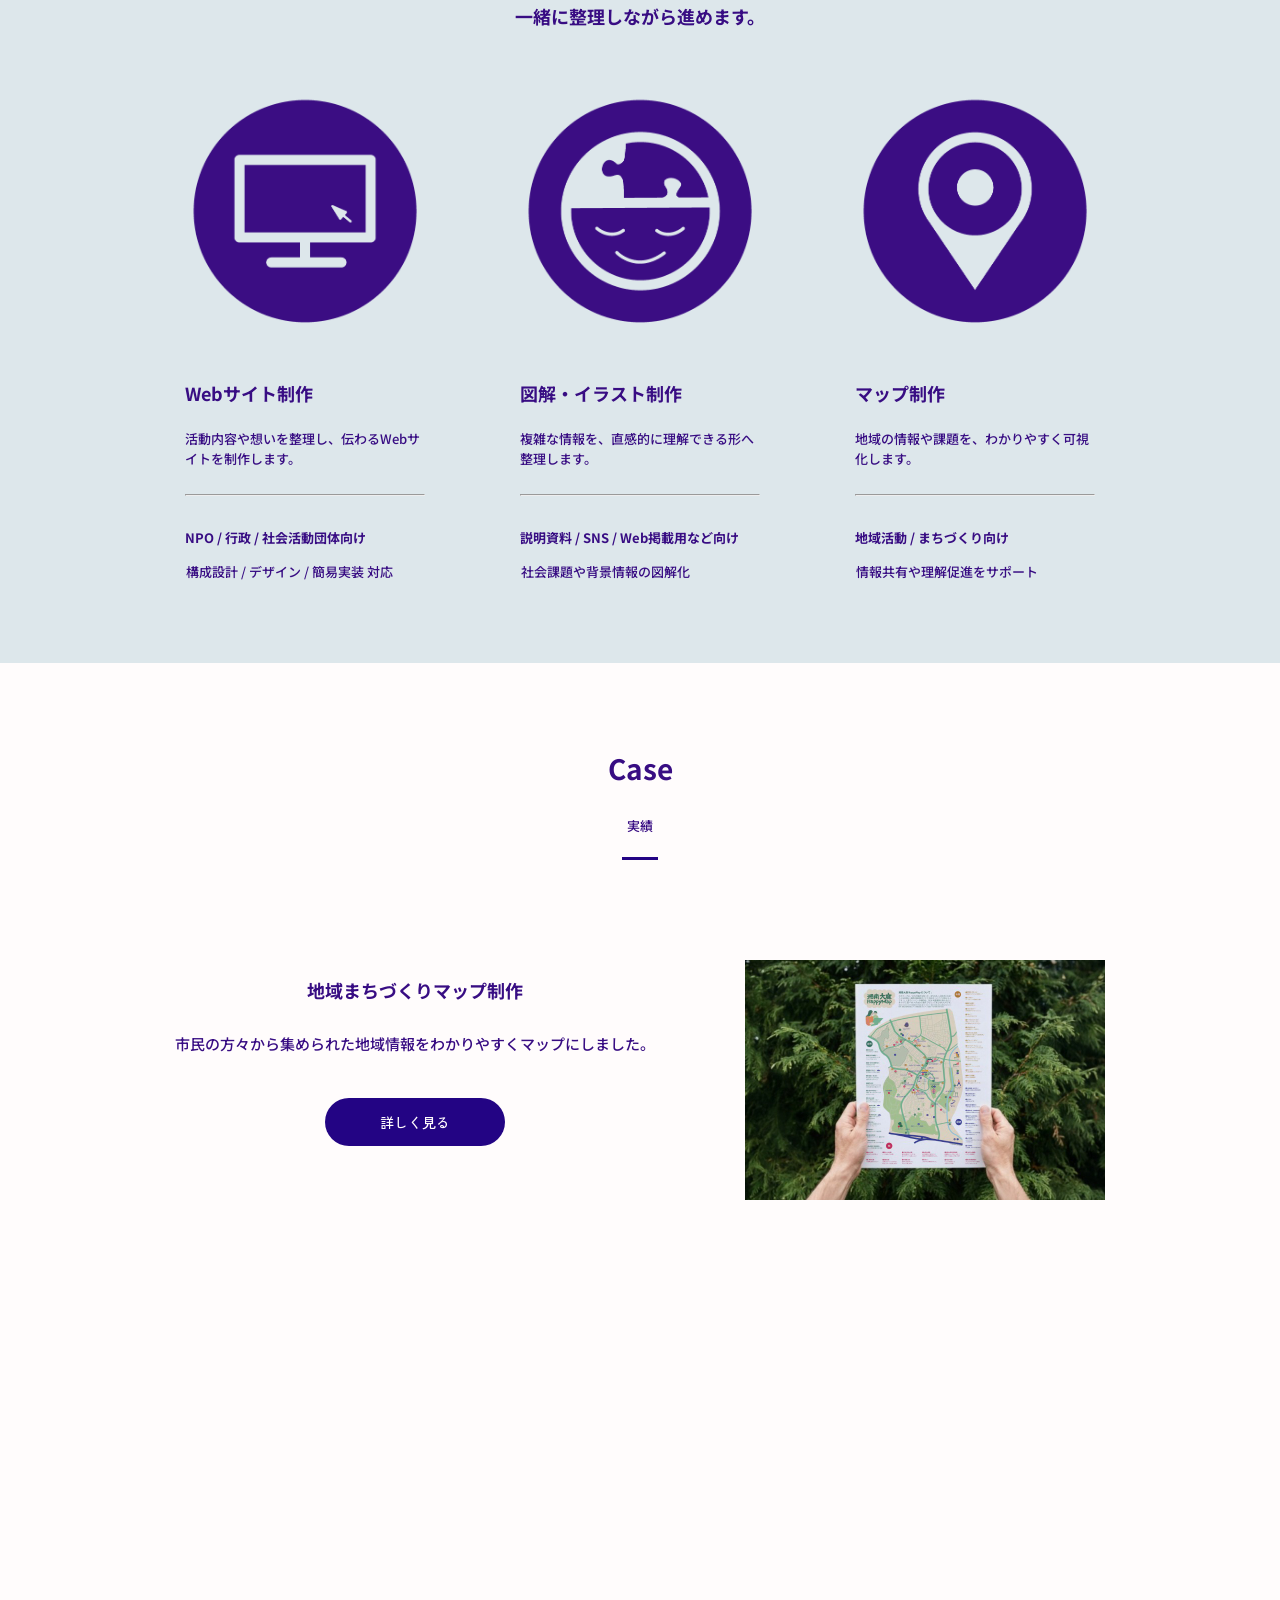
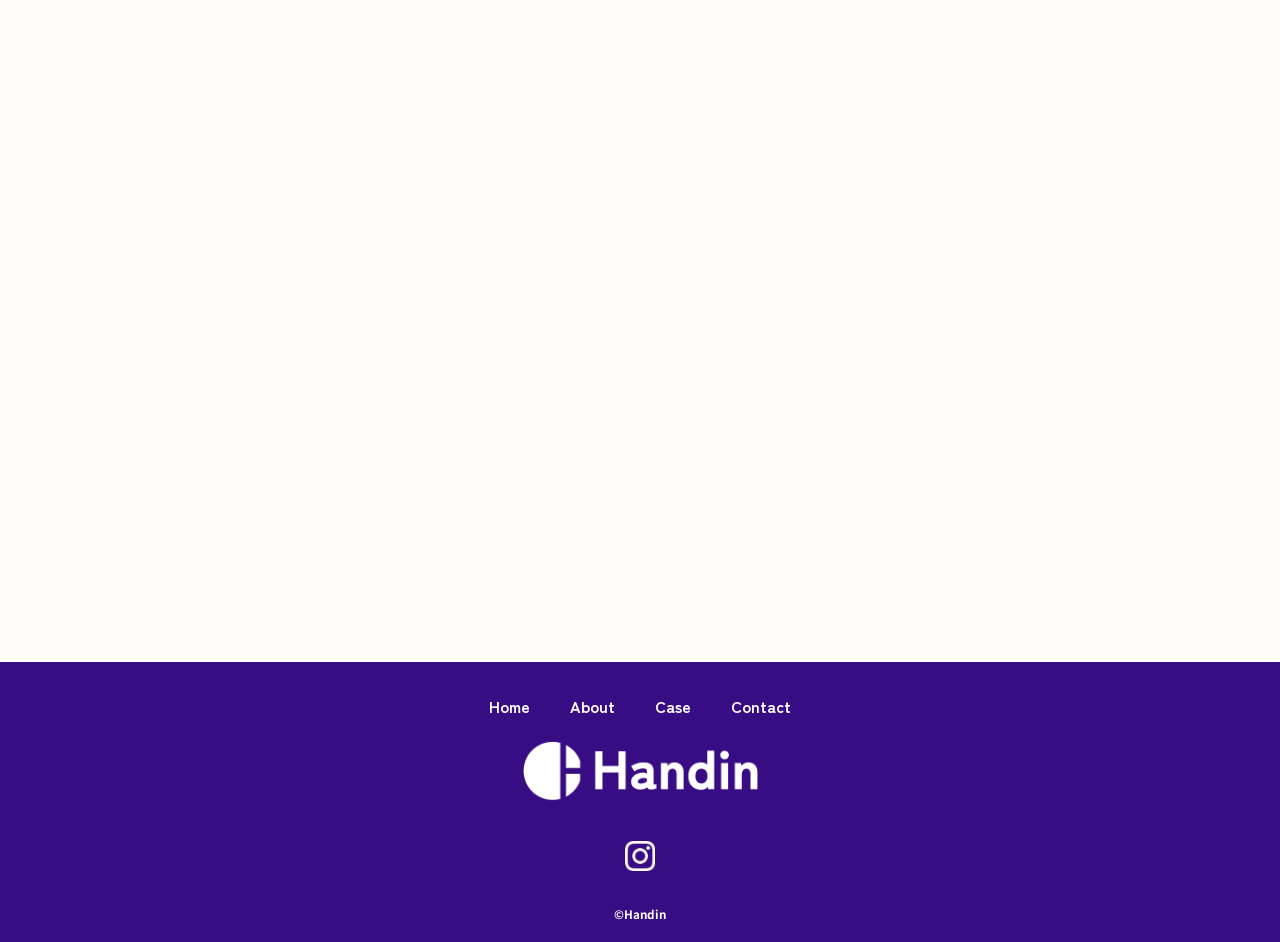
==== commit 4577f0c7: "11180714" ====
--- a/index.html
+++ b/index.html
@@ -9,10 +9,9 @@
     <script src="./js/toggle-menu.js"></script>
     <link href="./css/common.css" rel="stylesheet">
     <link href="./css/index.css" rel="stylesheet">
-    <link rel="preconnect" href="https://fonts.googleapis.com">
-    <link rel="preconnect" href="https://fonts.gstatic.com" crossorigin>
-    <link href="https://fonts.googleapis.com/css2?family=Montserrat:wght@700&display=swap" rel="stylesheet">
-</head>
+<link rel="preconnect" href="https://fonts.googleapis.com">
+<link rel="preconnect" href="https://fonts.gstatic.com" crossorigin>
+<link href="https://fonts.googleapis.com/css2?family=Noto+Sans+JP:wght@400;500;700&family=Zen+Kaku+Gothic+New:wght@500;700&display=swap" rel="stylesheet"></head>
 
 <body>
     <!--  headerここから -->
@@ -39,30 +38,34 @@
     <!-- mainここから -->
     <main class="main">
         <div class="first-view">
+            <div class="container">
             <div class="first-view-text fade-in">
                 <h1>design for social impact</h1>
                 <p>“ 難しい ” を “ 伝わる ” に 。<br>
                     - 環境問題 / 地域活動 / 行政 / NPO -</p>
             </div>
-        </div>
+        </div></div>
 
         <div class="concept fade-in">
+            <div class="container">
             <h1>“社会課題 × デザイン”</h1>
-            <h2>複雑な情報や想いを整理し、伝わる形へ</h2>
+            <h2>想いを整理し、伝わる形へ</h2>
             <p>「活動内容がうまく伝わらない」<br>
-                「情報が多く、整理しきれない」<br><br>
+                「複雑な情報が多く、整理しきれない」<br><br>
                 そんな悩みに寄り添いながら、
                 環境問題や社会課題を伝わる形へデザインします。
             </p>
             <div class="link-button-area">
                 <a class="link-button" href="./about.html">About</a>
             </div>
+            </div>
         </div>
 
         <div class="service fade-in">
+             <div class="container">
             <h1>Service</h1>
                                                 <p class="yomi">サービス</p>
-            <h2> 内容が固まっていない段階からでも、一緒に整理しながら進めます。</h2>
+            <h2> 内容が固まっていない段階からでも<br>一緒に整理しながら進めます。</h2>
 
             <ul class="service-list fade-in">
                 <li><img src="./images/index/service1.png" alt="Webサイト制作">
@@ -98,16 +101,17 @@
                     <p class="memo">情報共有や理解促進をサポート</p>
                 </li>
             </ul>
+            </div>
         </div>
 
          <div class="case fade-in">
+             <div class="container">
             <h1>Case</h1>
               <p class="casep">実績</p>
             <div class="homecase">
                 <div class="homecase-text">
                     <h2>地域まちづくりマップ制作</h2>
-                    <p class="textbun">市民の方々から集められた地域情報を、わかりやすくマップにしました。
-                        関係者の方々とやり取りを重ねながら進めました。</p>
+                    <p class="textbun">市民の方々から集められた地域情報をわかりやすくマップにしました。</p>
                             
                         <div class="link-button-area-case">
                 <a class="link-button-case" href="./case.html">詳しく見る</a>
@@ -117,6 +121,7 @@
 <img src="./images/index/Homecase.JPEG" alt="地域活動マップ制作">
 
             </div>
+            </div>
                         </div>
 
         <div class="Process fade-in">
@@ -175,12 +180,13 @@
                 </li>
             </ul>
 <div class="case-contact fade-in">
-    <p>Web・マップ・図解など、制作のご相談はこちらから。</p>
+    <p>Web・マップ・図解etc...<br>
+        制作のご相談は下記よりお気軽にご相談ください。</p>
     <a href="./contact.html" class="case-contact-button">
-        お気軽にご相談ください <span></span>
+        Contact <span></span>
     </a>
 </div>
-        </div>
+</div>
     </main>
     <!-- mainここまで -->
 
--- a/css/common.css
+++ b/css/common.css
@@ -6,18 +6,33 @@
 ========================== */
 
 :root {
-       --color-primary: #380D83;
+    /* カラーパレット */
+    --color-primary: #380D83;
     --color-base: #FFFCFC;
     --color-light-gray: #DDE7EB;
     --color-turquoise: #06939D;
 
+    /* フォント */
     --font-heading: "Zen Kaku Gothic New", sans-serif;
     --font-body: "Noto Sans JP", sans-serif;
 
+    /* フォントウェイト */
+    --weight-body: 500;
+    --weight-body-emphasis: 500;
+    --weight-heading: 700;
+
+    /* 共通レイアウト */
     --content-width: 1200px;
-}
-
-
+    --side-padding: 40px;
+
+    /* 共通余白 */
+    --section-space: 100px;
+    --section-space-mobile: 64px;
+
+    /* ページタイトル */
+    --page-title-height: 310px;
+    --page-title-height-mobile: 200px;
+}
 /* ==========================
    リセット・基本設定
 ========================== */
@@ -35,9 +50,9 @@
 }
 
 body {
-    font-family: var(--font-body), sans-serif;
+    font-family: var(--font-body);
     font-size: 16px;
-    font-weight: 500;
+    font-weight: var(--weight-body);
     line-height: 1.8;
     color: var(--color-primary);
     background-color: var(--color-base);
@@ -85,6 +100,12 @@
     position: relative;
 }
 
+.container {
+    width: calc(100% - var(--side-padding) * 2);
+    max-width: var(--content-width);
+    margin-inline: auto;
+}
+
 
 /* ==========================
    ヘッダー
@@ -130,7 +151,7 @@
 .site-menu li {
     margin: 0 20px;
     font-family: var(--font-heading);
-    font-weight: 700;
+    font-weight: var(--weight-heading);
 }
 
 .site-menu a {
@@ -199,7 +220,7 @@
 .copyright {
     margin-top: 30px;
     font-size: 14px;
-    font-weight: bold;
+    font-weight: 700;
 }
 
 
@@ -374,6 +395,9 @@
         margin: 0;
     }
 
+    :root {
+    --side-padding: 20px;
+}
 }
 
 
@@ -389,4 +413,35 @@
 .fade-in.is-visible {
     opacity: 1;
     transform: translateY(0);
+}
+
+.first-view .fade-in {
+    transition-duration: 1.2s;
+}
+
+h1,
+h2,
+h3,
+h4,
+h5,
+h6 {
+    font-weight: var(--weight-heading);
+}
+
+:root {
+    --side-padding: 20px;
+}
+
+/* 共通ページタイトル */
+.title,
+.case-page-title {
+    height: var(--page-title-height);
+}
+
+/* スマートフォン */
+@media (max-width: 800px) {
+    .title,
+    .case-page-title {
+        height: var(--page-title-height-mobile);
+    }
 }
--- a/css/index.css
+++ b/css/index.css
@@ -10,47 +10,49 @@
   align-items: center;
 }
 
-.first-view-text{
-  width: 100%;
-  max-width: 1200px;
-  margin-left: auto;
-  margin-right: auto;
-  padding-left: 40px;
-  padding-bottom: 80px;
-  color: #fffcfc;
-  font-weight: bold;
-  text-shadow: 1px 1px 10px #230484;
-}
-
-.first-view-text h1{
- font-family: "Zen Kaku Gothic New", sans-serif;
-  font-size: 56px;
-  line-height: 72px;
-}
-
-.first-view-text p{
-  font-size: 18px;
-  margin-top: 20px;
-  line-height: 2;
-}
-
-.concept{
-text-align: center;
-margin-top: 60px;
-margin-bottom: 60px;
-line-height: 1.5;
+.first-view-text {
+    width: 100%;
+    max-width: 1200px;
+    margin-left: auto;
+    margin-right: auto;
+    padding-left: 40px;
+    padding-bottom: 80px;
+    color: #fffcfc;
+    text-shadow: 1px 1px 10px #230484;
+}
+
+.first-view-text h1 {
+    font-family: var(--font-heading);
+    font-size: 56px;
+    line-height: 72px;
+    font-weight: var(--weight-heading);
+}
+
+.first-view-text p {
+    font-size: 18px;
+    font-weight: var(--weight-body);
+    margin-top: 20px;
+    line-height: 2;
+}
+
+
+.concept {
+    text-align: center;
+    margin: 60px auto;
+    line-height: 1.5;
+    padding-inline: 20px;
 }
 
 .concept h1{
  font-size: 22px;
-  font-weight:bold;
+  font-weight: 700;
   text-align: center;
   margin-bottom: 20px;
 }
 
 .concept h2{
  font-size: 18px;
-  font-weight:bold;
+  font-weight: 700;
   text-align: center;
   margin-bottom: 40px;
 }
@@ -73,7 +75,8 @@
   min-width: 180px;
   line-height: 48px;
   border-radius: 24px;
-  font-family: "Zen Kaku Gothic New", sans-serif;
+  font-family: var(--font-heading);
+ font-weight: 500;
  font-size: 14px;
  color: #fffcfc;
 }
@@ -89,7 +92,7 @@
 }
 .service h1{
  font-size: 28px;
-  font-weight:bold;
+  font-weight: 700;
   text-align: center;
 }
 
@@ -114,14 +117,14 @@
 
 .service h2{
  font-size: 18px;
-  font-weight:bold;
+  font-weight: 700;
   text-align: center;
   margin-bottom: 60px;
 }
 
 .last-memo{
  font-size: 18px;
-  font-weight:bold;
+  font-weight: 700;
   text-align: center;
   margin-top: 80px;
   margin-bottom: 40px;
@@ -145,7 +148,7 @@
 }
 
 .service-list dt{
-   font-weight: bold;
+   font-weight: 700;
    font-size: 18px;
 }
 
@@ -165,7 +168,7 @@
 .service-list .target{
   margin-top: 30px;
     font-size: 13px;
-     font-weight: bold;
+     font-weight: 700;
 }
 
 .service-list .memo{
@@ -183,7 +186,7 @@
 
 .case h1{
  font-size: 28px;
-  font-weight:bold;
+  font-weight: 700;
 }
 
 .case .casep{
@@ -240,7 +243,7 @@
 
 .homecase-text h2{
   font-size: 18px;
-  font-weight: bold;
+  font-weight: 700;
   line-height: 30px;
 }
 
@@ -265,7 +268,8 @@
   min-width: 180px;
   line-height: 48px;
   border-radius: 24px;
-  font-family: "Zen Kaku Gothic New", sans-serif;
+  font-family: var(--font-heading);
+ font-weight: 500;
  font-size: 14px;
  color: #fffcfc;
 }
@@ -284,7 +288,7 @@
 
 .Process h2{
   font-size: 22px;
-  font-weight:bold;
+  font-weight: 700;
   text-align: center;
   margin-bottom: 20px;
 }
@@ -328,11 +332,11 @@
 
 .Process-list dl{
   margin-top: 20px;
-     font-weight: bold;
+     font-weight: 700;
 }
 
 .Process-list dt{
-   font-weight: bold;
+   font-weight: 700;
    padding-left: 20px;
 }
 
@@ -363,7 +367,8 @@
   min-width: 180px;
   line-height: 48px;
   border-radius: 24px;
-  font-family: "Zen Kaku Gothic New", sans-serif;
+  font-family: var(--font-heading);
+ font-weight: 500;
  font-size: 14px;
  color: #fffcfc;
 }
@@ -402,37 +407,30 @@
 
 .concept h1{
 text-align: center;
-font-family: "Zen Kaku Gothic New", sans-serif;
 }
 
 .concept h2{
 text-align: center;
-font-family: "Zen Kaku Gothic New", sans-serif;
 }
 
 .concept p{
   text-align: center;
 }
 
-.service{
-  padding-left: 50px;
-  padding-right: 50px;
-}
 
 .service h2{
     line-height: 30px;
      font-size: 17px;
 }
 
-.case{
-        display: block;
-    padding-left: 15px;
-  padding-right: 15px;
+.case {
+    display: block;
+    padding-inline: 20px;
 }
 
 .case h1{
    font-size: 25px;
-  font-weight:bold;
+  font-weight: 700;
   margin-bottom:30px;
 }
 
@@ -480,7 +478,7 @@
 
 .Process h2{
    font-size: 25px;
-  font-weight:bold;
+  font-weight: 700;
   margin-bottom: 10px;
 }
 
@@ -521,7 +519,8 @@
     color: #FFFCFC;
     border-radius: 24px;
     text-decoration: none;
-    font-family: "Zen Kaku Gothic New", sans-serif;
+    font-family: var(--font-heading);
+    font-weight: 500;
     font-size: 14px;
     transition: 0.3s;
 }
@@ -548,5 +547,8 @@
     }
 }
 
-
-
+/* Conceptの文章幅 */
+.concept .container {
+    max-width: 760px;
+}
+
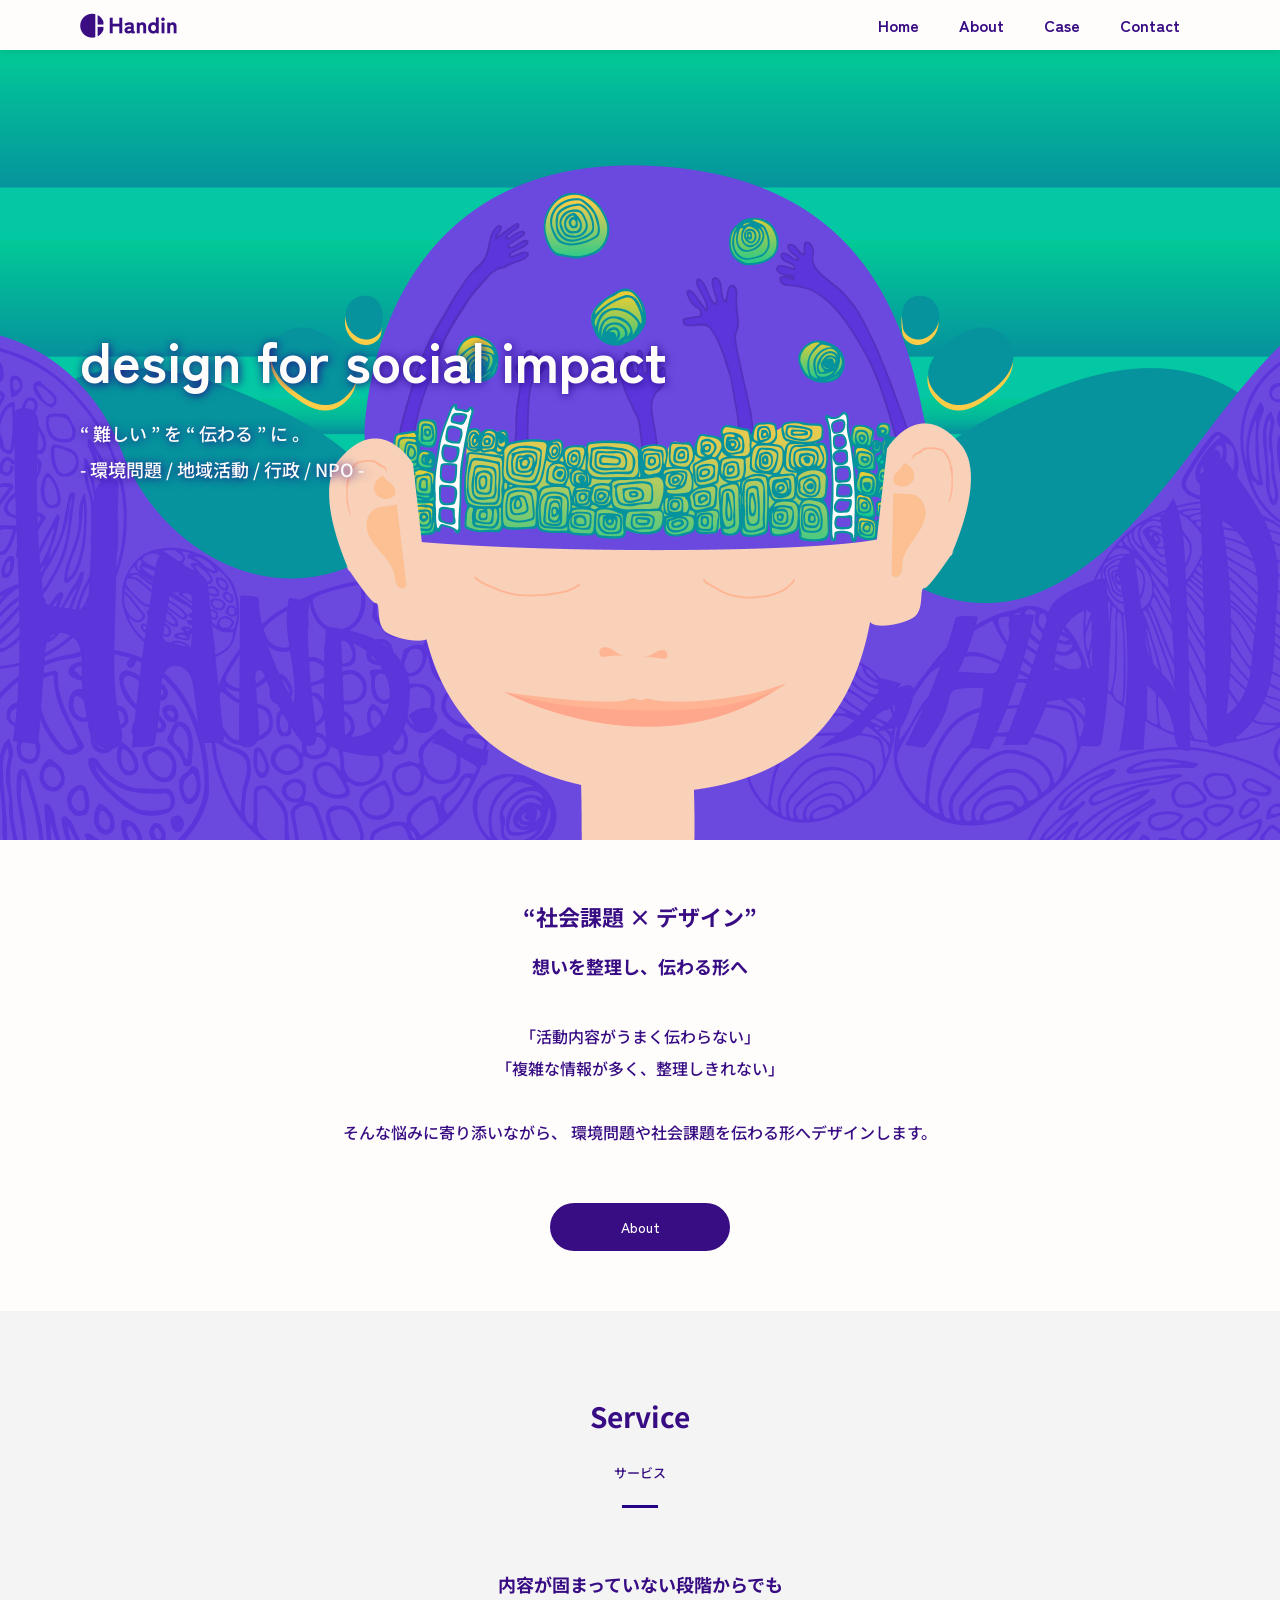
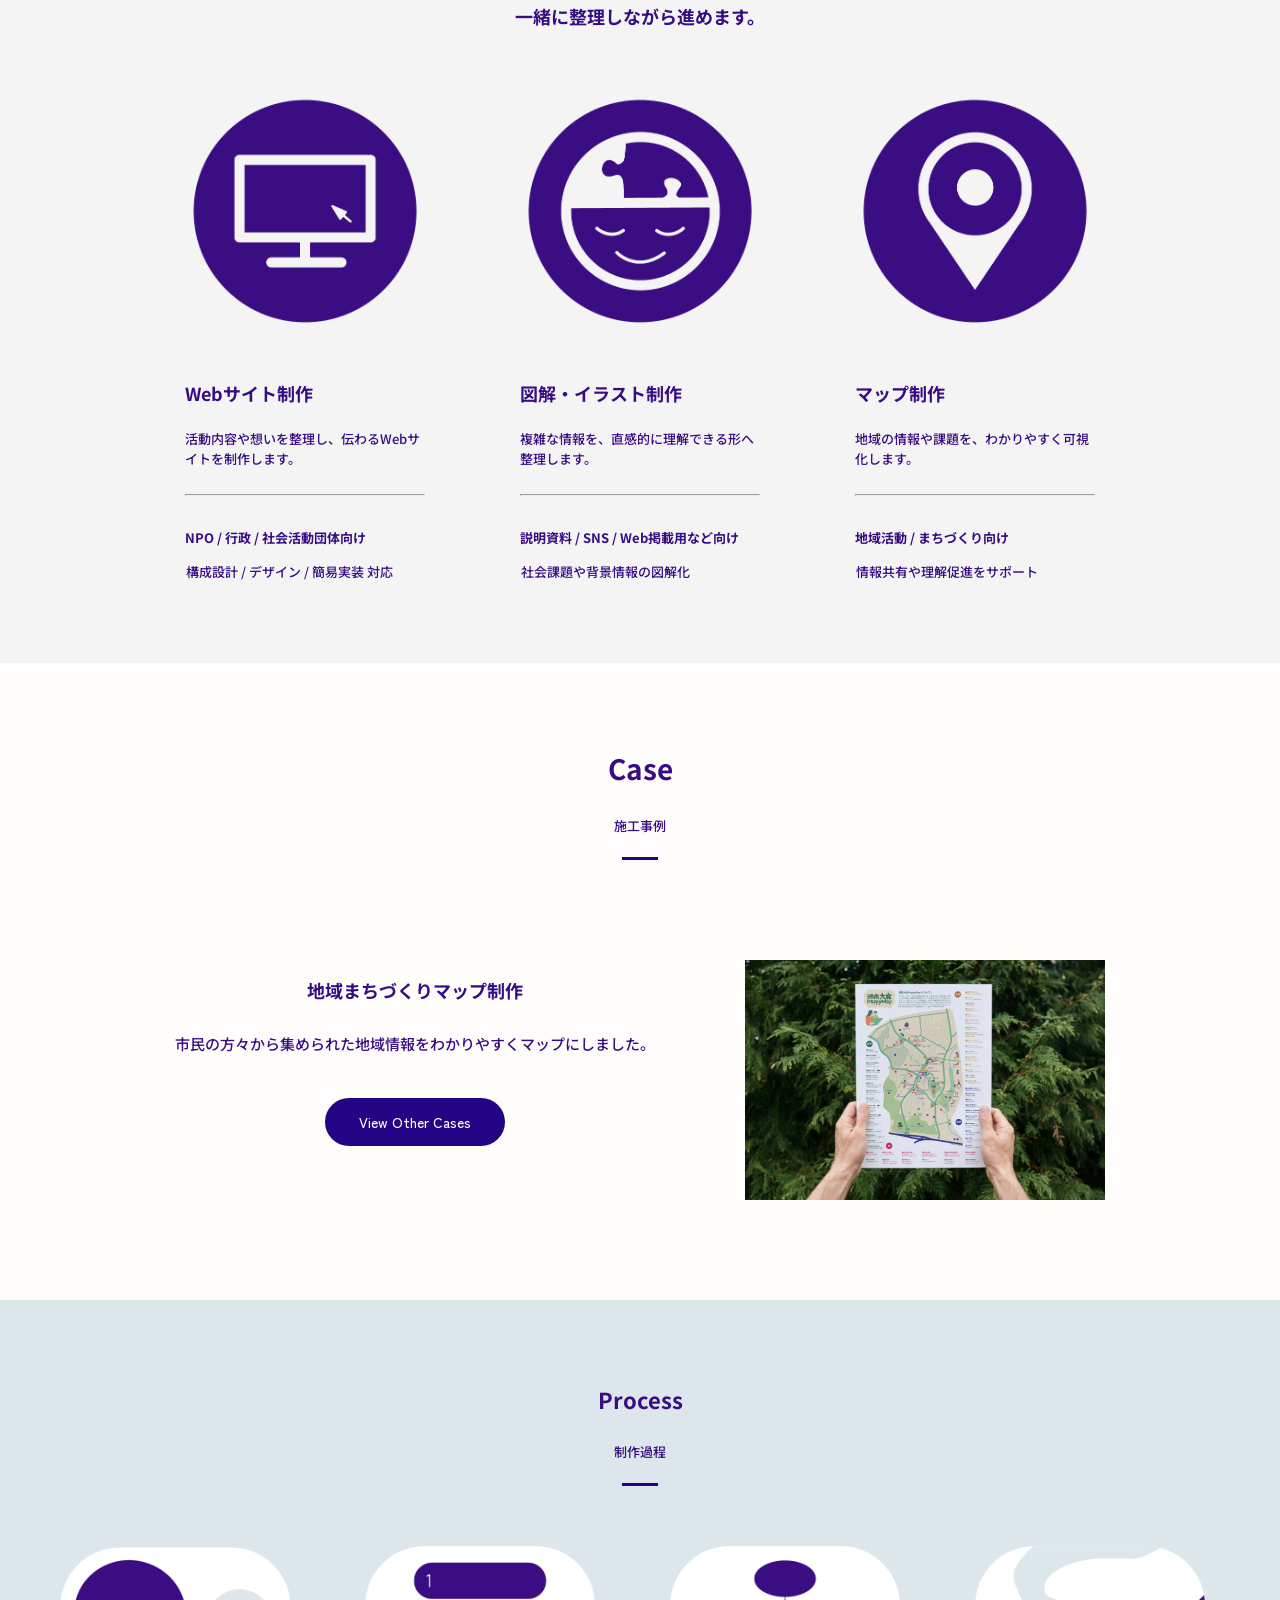
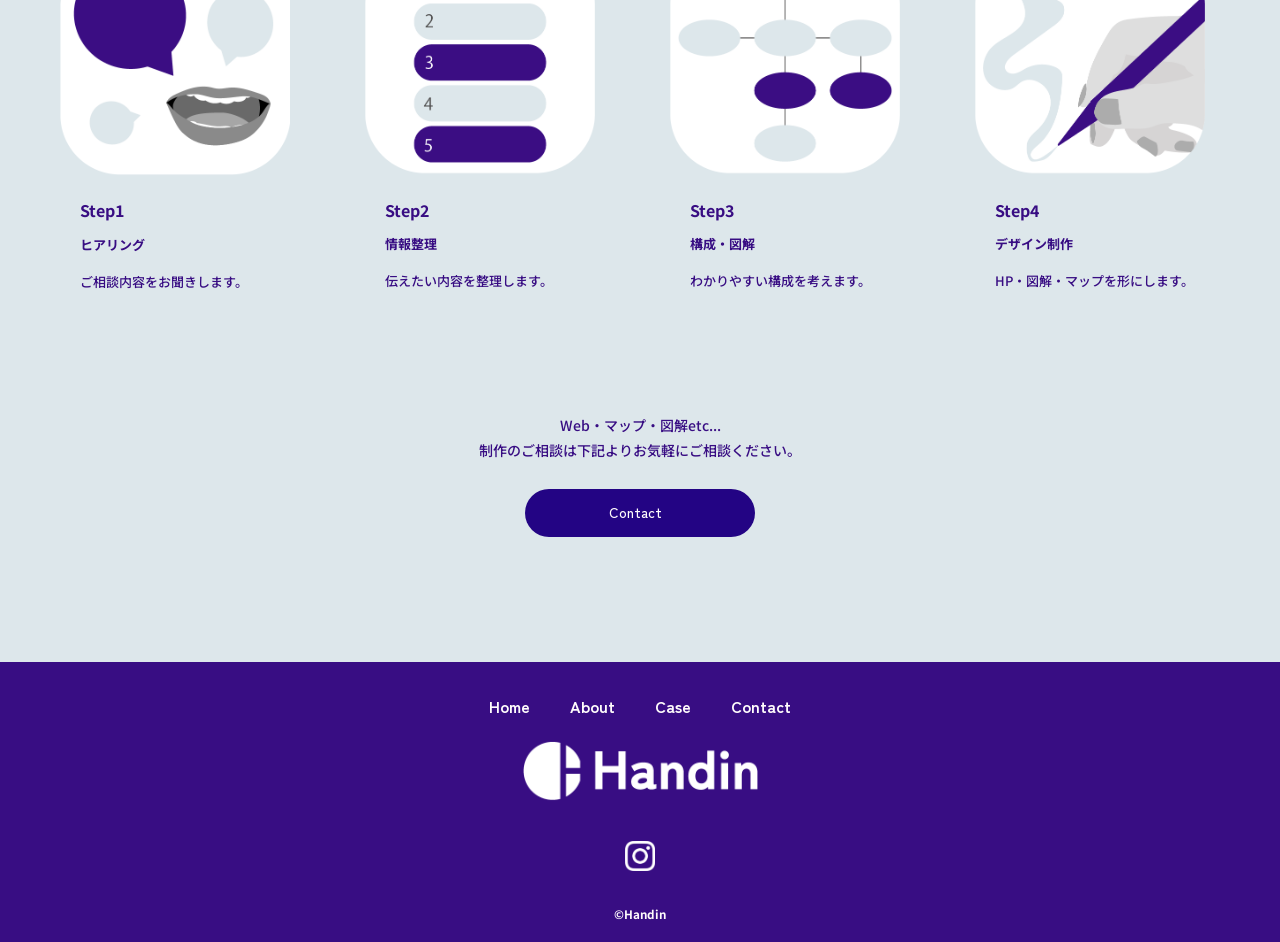
==== commit 8d13932a: "11181358" ====
--- a/index.html
+++ b/index.html
@@ -107,14 +107,14 @@
          <div class="case fade-in">
              <div class="container">
             <h1>Case</h1>
-              <p class="casep">実績</p>
+              <p class="casep">施工事例</p>
             <div class="homecase">
                 <div class="homecase-text">
                     <h2>地域まちづくりマップ制作</h2>
                     <p class="textbun">市民の方々から集められた地域情報をわかりやすくマップにしました。</p>
                             
                         <div class="link-button-area-case">
-                <a class="link-button-case" href="./case.html">詳しく見る</a>
+                <a class="link-button-case" href="./case.html">View Other Cases </a>
             </div>
 
         </div>
@@ -211,7 +211,15 @@
         <p class="copyright"><small>&copy;Handin</small></p>
     </footer>
     <!-- footerここまで -->
-     <script src="./js/fadein.js"></script>
+     
+    <!-- Back to Top -->
+    <button class="back-to-top" type="button" aria-label="ページの先頭へ戻る">
+        <span class="back-to-top-arrow" aria-hidden="true">↑</span>
+        <span class="back-to-top-label">TOP</span>
+    </button>
+    <script src="./js/back-to-top.js"></script>
+
+    <script src="./js/fadein.js"></script>
 </body>
 
 </html>
--- a/css/common.css
+++ b/css/common.css
@@ -9,7 +9,7 @@
     /* カラーパレット */
     --color-primary: #380D83;
     --color-base: #FFFCFC;
-    --color-light-gray: #DDE7EB;
+    --color-light-gray: #F4F4F4;
     --color-turquoise: #06939D;
 
     /* フォント */
@@ -91,7 +91,7 @@
     max-width: var(--content-width);
     height: 50px;
     margin: 0 auto;
-    padding: 0 40px;
+   padding: 0 var(--side-padding);
 
     display: flex;
     justify-content: space-between;
@@ -217,10 +217,11 @@
     width: 100%;
 }
 
+
 .copyright {
     margin-top: 30px;
     font-size: 14px;
-    font-weight: 700;
+    font-weight: var(--weight-heading);
 }
 
 
@@ -231,11 +232,6 @@
 @media (max-width: 800px) {
 
     /* ヘッダー */
-
-    .header-inner {
-        padding: 0 20px;
-    }
-
 
 .toggle-menu-button {
     display: block;
@@ -396,7 +392,7 @@
     }
 
     :root {
-    --side-padding: 20px;
+    --side-padding: 26px;
 }
 }
 
@@ -428,9 +424,6 @@
     font-weight: var(--weight-heading);
 }
 
-:root {
-    --side-padding: 20px;
-}
 
 /* 共通ページタイトル */
 .title,
@@ -444,4 +437,77 @@
     .case-page-title {
         height: var(--page-title-height-mobile);
     }
-}+}
+
+/* ==========================
+   Back to Top
+========================== */
+
+.back-to-top {
+    position: fixed;
+    right: 30px;
+    bottom: 30px;
+    z-index: 90;
+    width: 54px;
+    height: 54px;
+    display: flex;
+    flex-direction: column;
+    justify-content: center;
+    align-items: center;
+    gap: 0;
+    border: 1px solid var(--color-primary);
+    border-radius: 50%;
+    background: var(--color-base);
+    color: var(--color-primary);
+    cursor: pointer;
+    opacity: 0;
+    visibility: hidden;
+    pointer-events: none;
+    transform: translateY(10px);
+    transition: opacity 0.3s ease, visibility 0.3s ease,
+                transform 0.3s ease, background-color 0.3s ease,
+                color 0.3s ease;
+}
+
+.back-to-top.is-visible {
+    opacity: 1;
+    visibility: visible;
+    pointer-events: auto;
+    transform: translateY(0);
+}
+
+.back-to-top-arrow {
+    font-family: var(--font-heading);
+    font-size: 23px;
+    line-height: 1;
+}
+
+.back-to-top-label {
+    font-family: var(--font-heading);
+    font-size: 9px;
+    line-height: 1.2;
+    font-weight: 700;
+    letter-spacing: 0.04em;
+}
+
+.back-to-top:hover {
+    background: var(--color-primary);
+    color: var(--color-base);
+    transform: translateY(-3px);
+}
+
+.back-to-top:focus-visible {
+    outline: 2px solid var(--color-primary);
+    outline-offset: 4px;
+}
+
+@media (max-width: 800px) {
+    .back-to-top {
+        right: 20px;
+        bottom: 20px;
+        width: 46px;
+        height: 46px;
+    }
+    .back-to-top-arrow { font-size: 20px; }
+    .back-to-top-label { font-size: 8px; }
+}
--- a/css/index.css
+++ b/css/index.css
@@ -45,14 +45,12 @@
 
 .concept h1{
  font-size: 22px;
-  font-weight: 700;
   text-align: center;
   margin-bottom: 20px;
 }
 
 .concept h2{
  font-size: 18px;
-  font-weight: 700;
   text-align: center;
   margin-bottom: 40px;
 }
@@ -70,13 +68,13 @@
 }
 
 .link-button{
-  background-color: #069390;
+  background-color: #380D83;
   display: inline-block;
   min-width: 180px;
   line-height: 48px;
   border-radius: 24px;
-  font-family: var(--font-heading);
- font-weight: 500;
+font-family: var(--font-heading);
+font-weight: var(--weight-body-emphasis);
  font-size: 14px;
  color: #fffcfc;
 }
@@ -86,13 +84,12 @@
 }
 
 .service{
-  background-color: #dde7eb;
+  background-color: #F4F4F4;
   padding-top: 80px;
   padding-bottom: 80px;
 }
 .service h1{
  font-size: 28px;
-  font-weight: 700;
   text-align: center;
 }
 
@@ -117,14 +114,12 @@
 
 .service h2{
  font-size: 18px;
-  font-weight: 700;
   text-align: center;
   margin-bottom: 60px;
 }
 
 .last-memo{
  font-size: 18px;
-  font-weight: 700;
   text-align: center;
   margin-top: 80px;
   margin-bottom: 40px;
@@ -148,8 +143,8 @@
 }
 
 .service-list dt{
-   font-weight: 700;
    font-size: 18px;
+   font-weight: var(--weight-heading);
 }
 
 .service-list dd{
@@ -168,7 +163,7 @@
 .service-list .target{
   margin-top: 30px;
     font-size: 13px;
-     font-weight: 700;
+font-weight: var(--weight-heading);
 }
 
 .service-list .memo{
@@ -186,7 +181,7 @@
 
 .case h1{
  font-size: 28px;
-  font-weight: 700;
+
 }
 
 .case .casep{
@@ -243,7 +238,7 @@
 
 .homecase-text h2{
   font-size: 18px;
-  font-weight: 700;
+
   line-height: 30px;
 }
 
@@ -268,8 +263,8 @@
   min-width: 180px;
   line-height: 48px;
   border-radius: 24px;
-  font-family: var(--font-heading);
- font-weight: 500;
+font-family: var(--font-heading);
+font-weight: var(--weight-body-emphasis);
  font-size: 14px;
  color: #fffcfc;
 }
@@ -288,7 +283,7 @@
 
 .Process h2{
   font-size: 22px;
-  font-weight: 700;
+ 
   text-align: center;
   margin-bottom: 20px;
 }
@@ -332,11 +327,11 @@
 
 .Process-list dl{
   margin-top: 20px;
-     font-weight: 700;
+font-weight: var(--weight-heading);
 }
 
 .Process-list dt{
-   font-weight: 700;
+font-weight: var(--weight-heading);
    padding-left: 20px;
 }
 
@@ -367,8 +362,8 @@
   min-width: 180px;
   line-height: 48px;
   border-radius: 24px;
-  font-family: var(--font-heading);
- font-weight: 500;
+font-family: var(--font-heading);
+font-weight: var(--weight-body-emphasis);
  font-size: 14px;
  color: #fffcfc;
 }
@@ -430,7 +425,7 @@
 
 .case h1{
    font-size: 25px;
-  font-weight: 700;
+
   margin-bottom:30px;
 }
 
@@ -478,7 +473,7 @@
 
 .Process h2{
    font-size: 25px;
-  font-weight: 700;
+
   margin-bottom: 10px;
 }
 
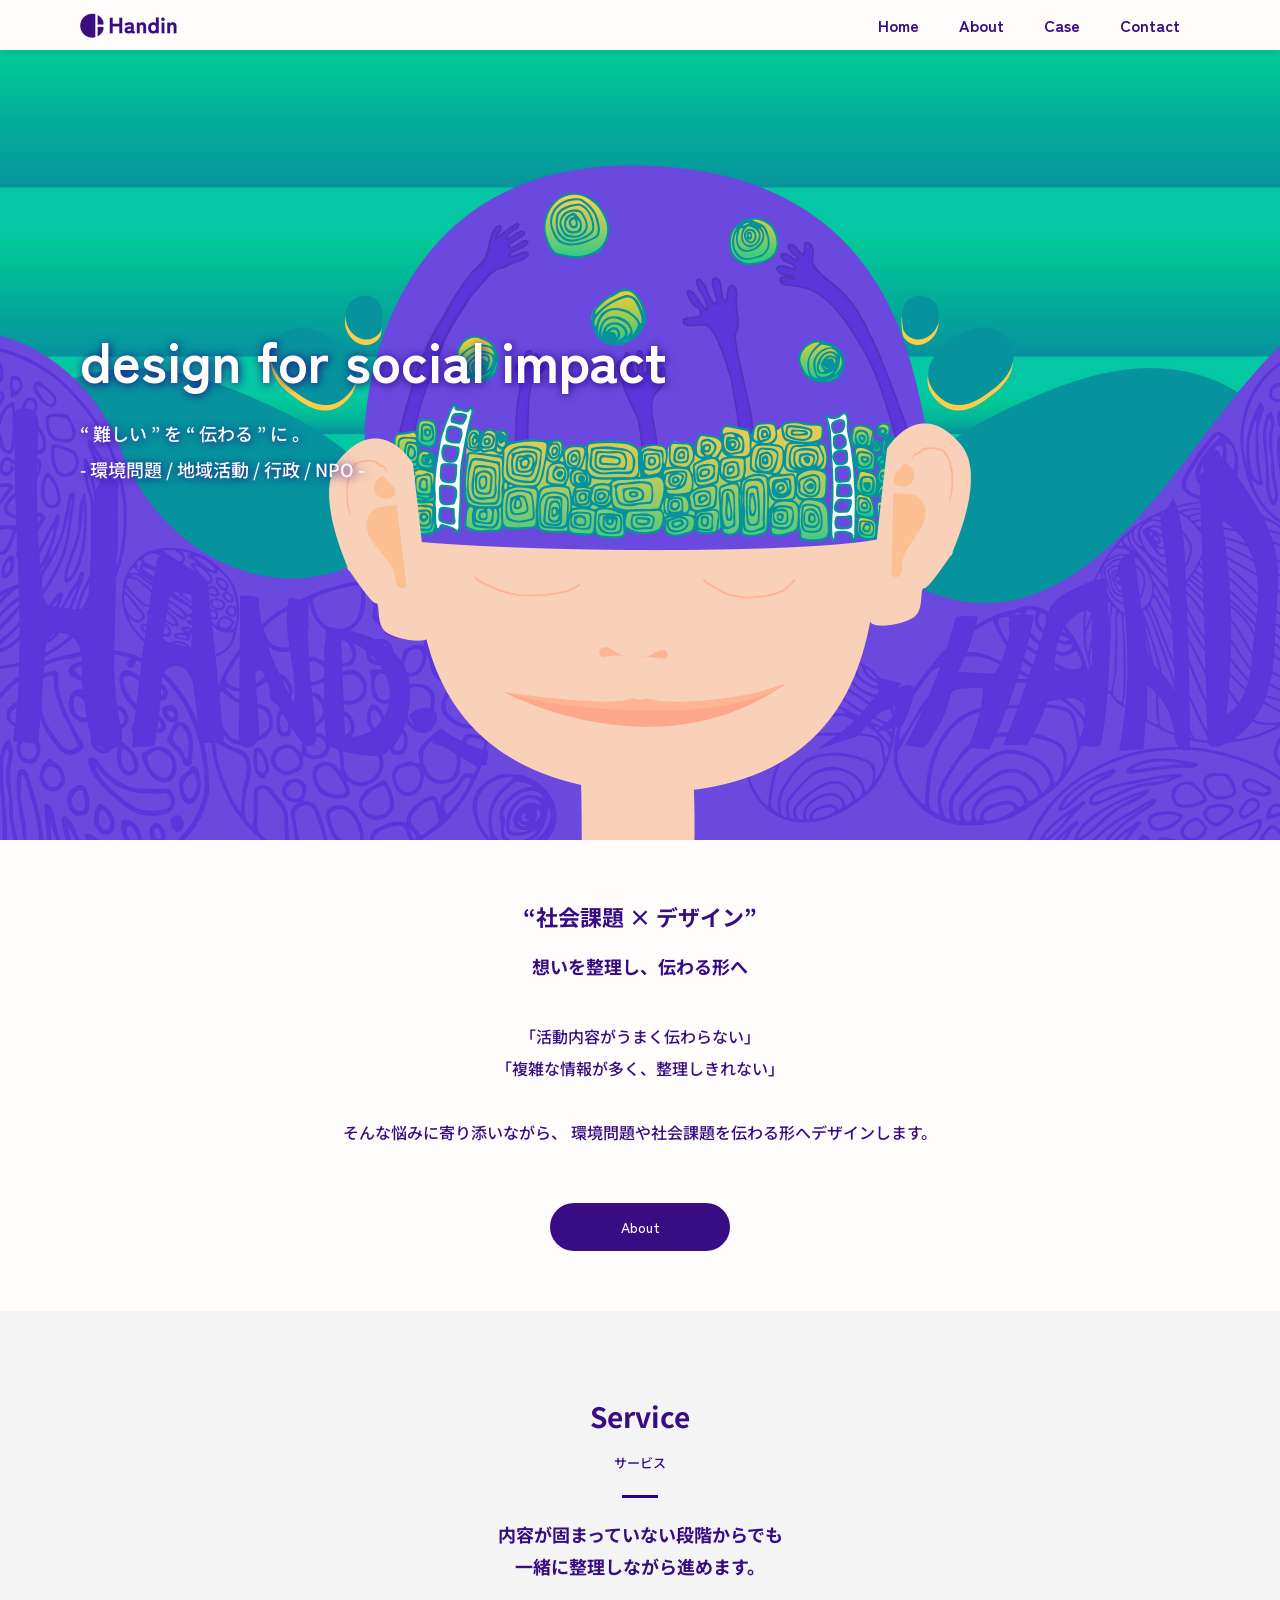
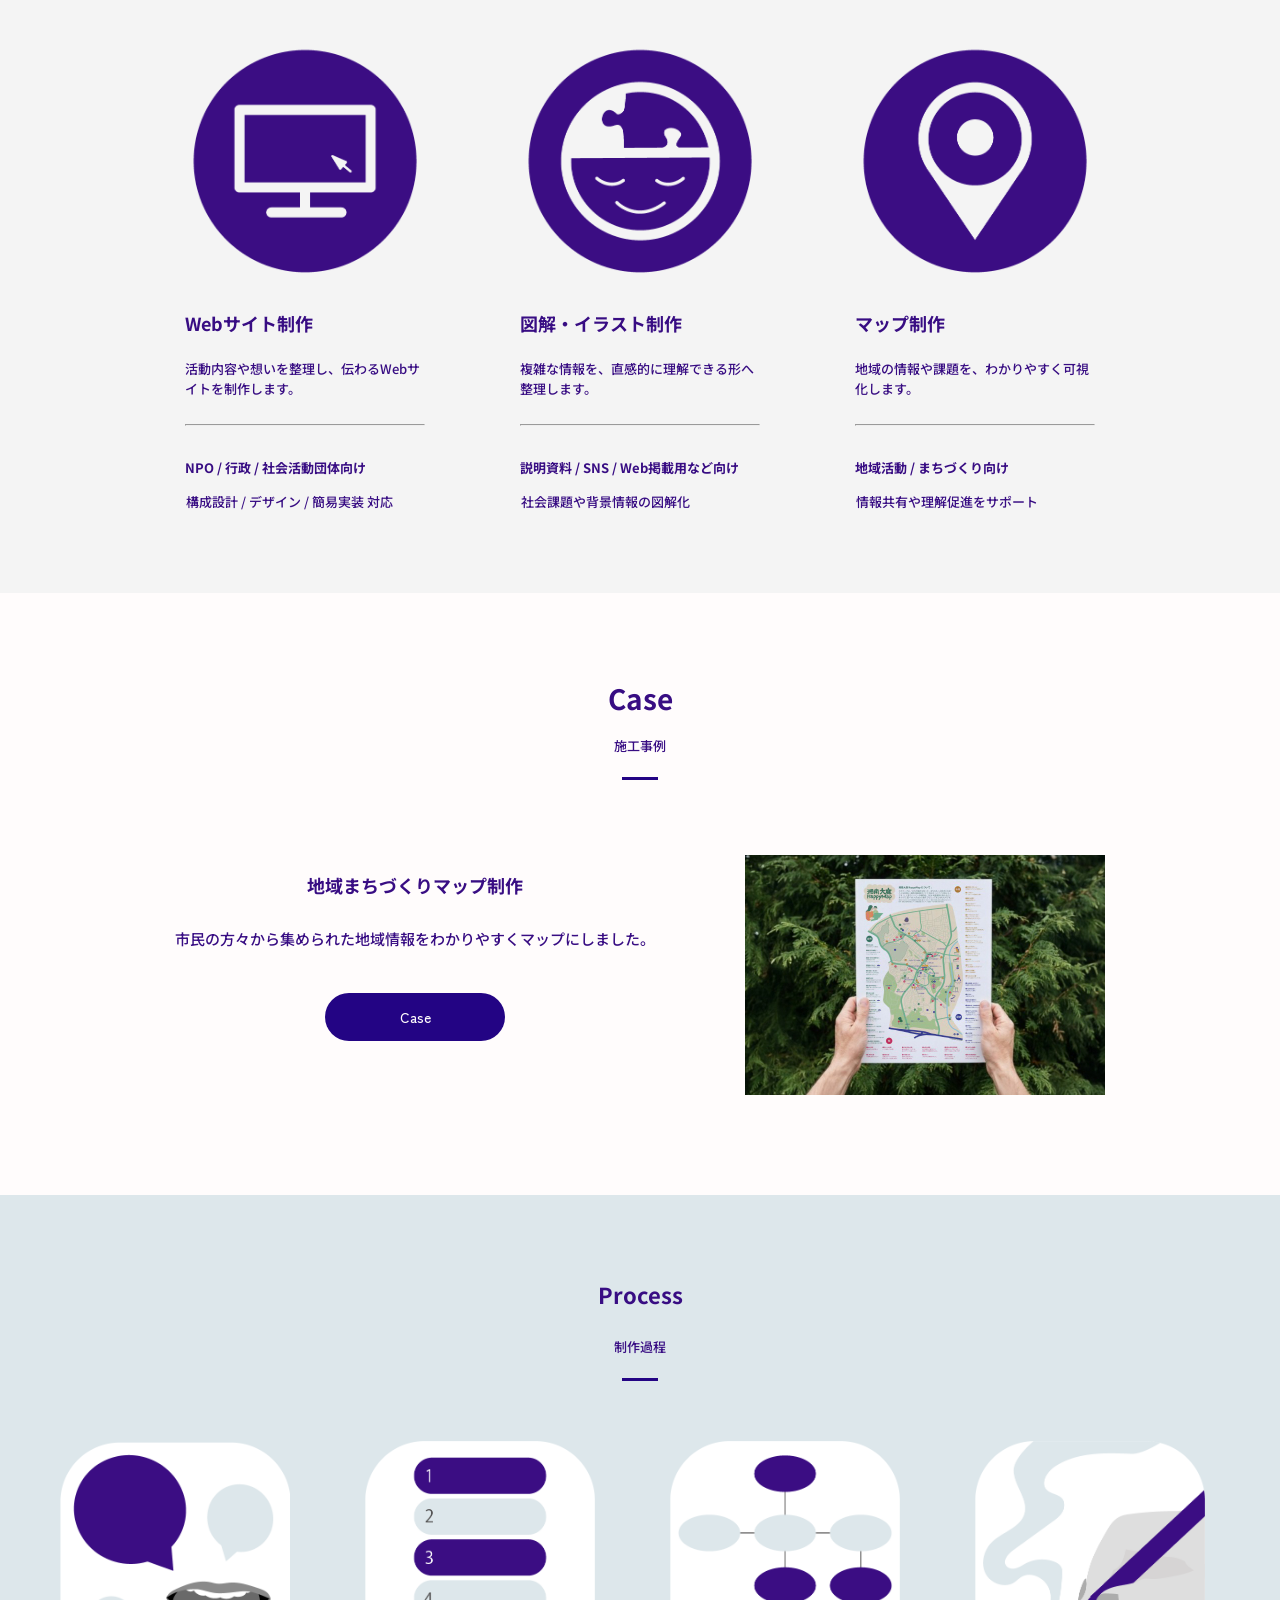
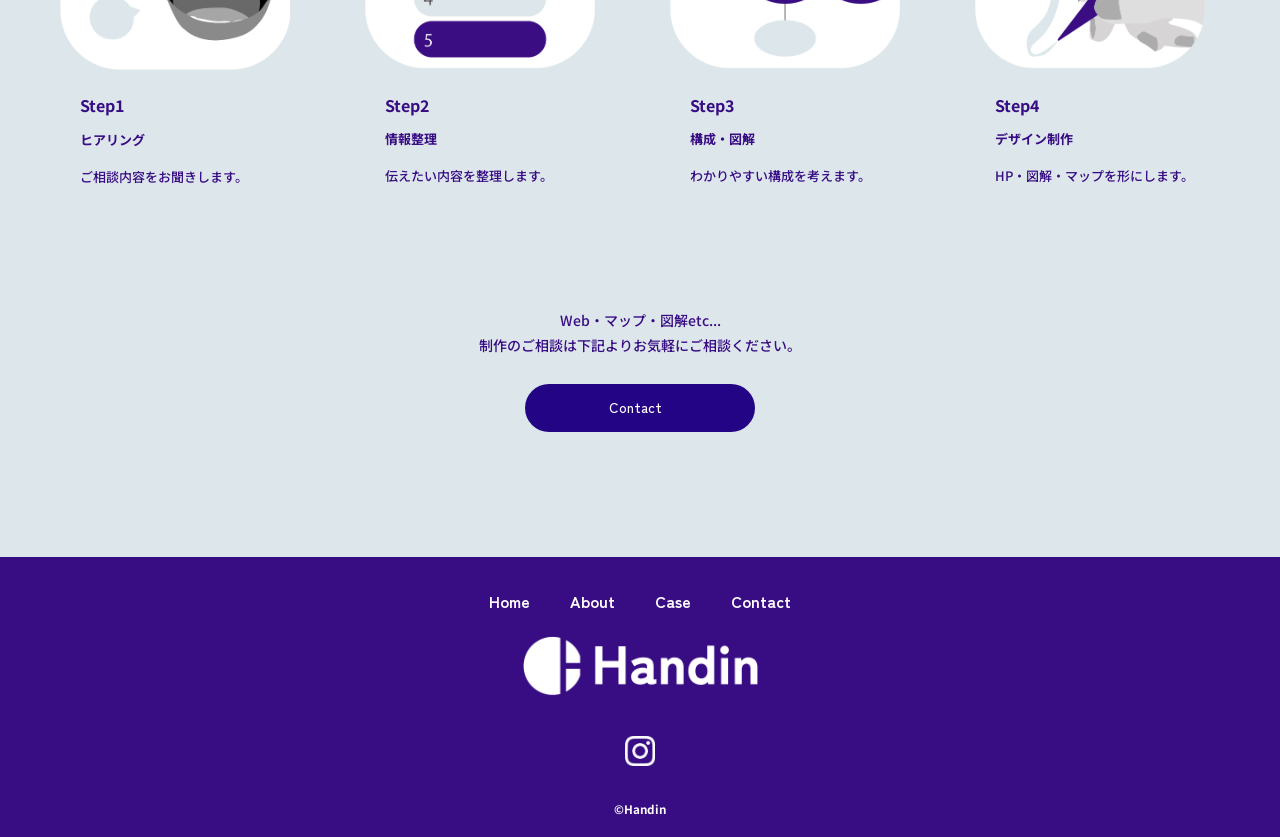
==== commit 652b3923: "11181506" ====
--- a/index.html
+++ b/index.html
@@ -114,7 +114,7 @@
                     <p class="textbun">市民の方々から集められた地域情報をわかりやすくマップにしました。</p>
                             
                         <div class="link-button-area-case">
-                <a class="link-button-case" href="./case.html">View Other Cases </a>
+                <a class="link-button-case" href="./case.html">Case</a>
             </div>
 
         </div>
--- a/css/common.css
+++ b/css/common.css
@@ -10,7 +10,7 @@
     --color-primary: #380D83;
     --color-base: #FFFCFC;
     --color-light-gray: #F4F4F4;
-    --color-turquoise: #06939D;
+    --color-turquoise: #4211ae;
 
     /* フォント */
     --font-heading: "Zen Kaku Gothic New", sans-serif;
--- a/css/index.css
+++ b/css/index.css
@@ -80,7 +80,7 @@
 }
 
 .link-button:hover{
-  background-color:  #230484 ;
+  background-color:  #370b96;
 }
 
 .service{
@@ -95,8 +95,8 @@
 
 .service .yomi{
   font-size: 13px;
-  margin-top: 20px;
-  margin-bottom: 20px;
+  margin-top: 10px;
+  margin-bottom: 10px;
     text-align: center;
 }
 
@@ -109,7 +109,7 @@
   margin-top: 20px;
   margin-left: auto;
   margin-right: auto;
-    margin-bottom: 60px;
+    margin-bottom: 20px;
 }
 
 .service h2{
@@ -139,7 +139,7 @@
 }
 
 .service-list dl{
-  margin-top: 45px;
+  margin-top: 25px;
 }
 
 .service-list dt{
@@ -186,7 +186,8 @@
 
 .case .casep{
   font-size: 13px;
-  margin-top: 20px;
+  margin-top: 10px;
+  margin-bottom: 10px;
     text-align: center;
 }
 
@@ -199,7 +200,7 @@
   margin-top: 20px;
   margin-left: auto;
   margin-right: auto;
-    margin-bottom: 100px;
+      margin-bottom: 20px;
 }
 
 .homecase{
@@ -270,7 +271,7 @@
 }
 
 .link-button-case:hover{
-  background-color: #058381 ;
+  background-color: #370b96 ;
 }
 
 
@@ -290,7 +291,8 @@
 
 .Process .yomi{
     font-size: 13px;
-  margin-top: 20px;
+  margin-top: 10px;
+  margin-bottom: 10px;
     text-align: center;
 }
 
@@ -369,7 +371,7 @@
 }
 
 .link-button-process:hover{
-  background-color: #058381 ;
+  background-color: #370b96;
 }
 
 
@@ -425,8 +427,6 @@
 
 .case h1{
    font-size: 25px;
-
-  margin-bottom:30px;
 }
 
 .homecase{
